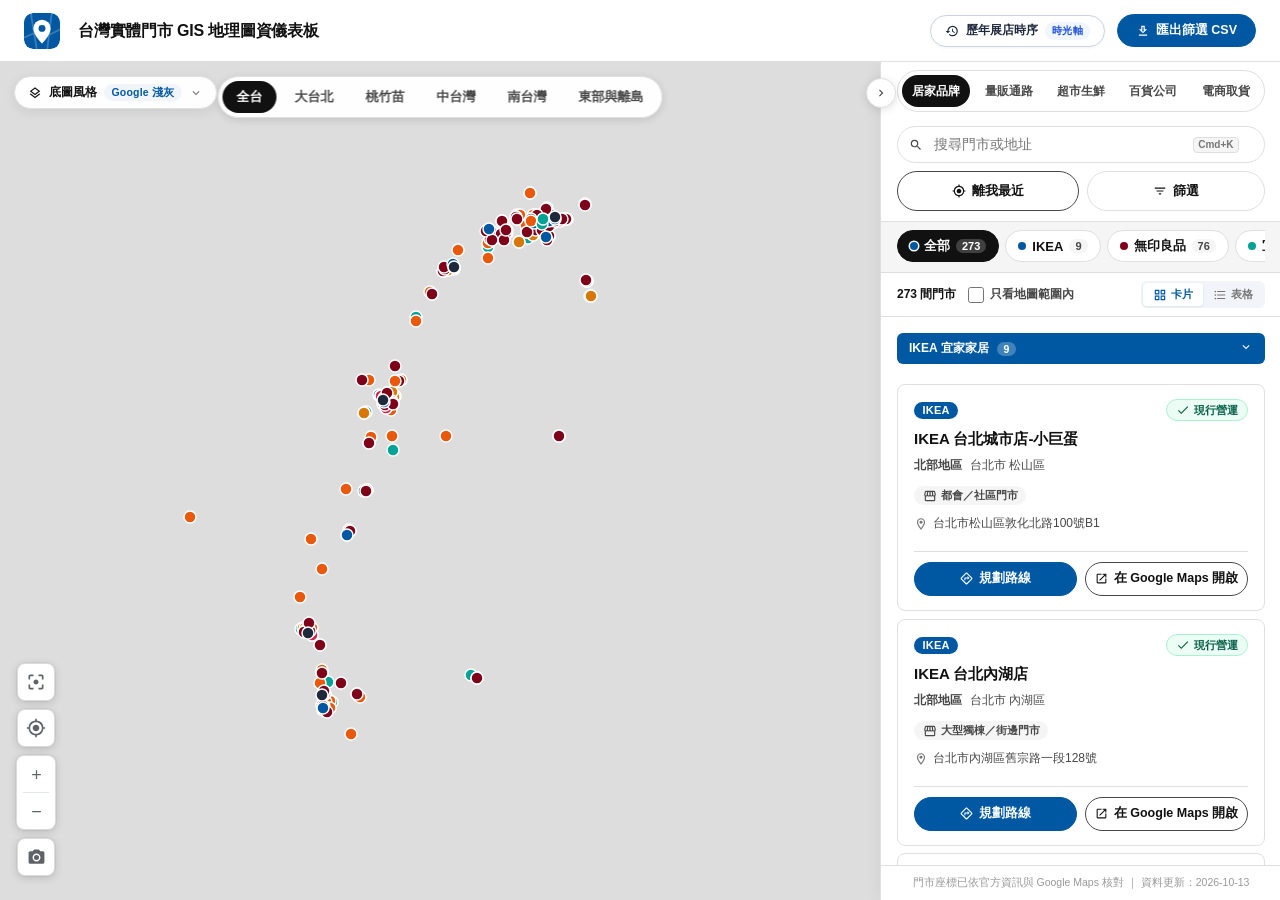
==== index.html @ 99550b9b "資料凍結 2026-10-31（六）：補入使用者清單中 7 間已熄燈萬家福／樂家康門市（結束日逐店以新聞核對） Co-Authored-By: Claude Opus 5.5 <noreply@ant" ====
<!DOCTYPE html>
<html lang="zh-Hant">
<head>
<meta charset="UTF-8">
<meta name="viewport" content="width=device-width, initial-scale=1.0, maximum-scale=1.0, viewport-fit=cover">
<title>台灣實體門市 GIS 地理圖資儀表板</title>
<link rel="icon" href="favicon.svg" type="image/svg+xml">
<link rel="icon" href="favicon-32.png" sizes="32x32" type="image/png">
<link rel="apple-touch-icon" href="apple-touch-icon.png">
<meta name="theme-color" content="#0058A3">
<link rel="stylesheet" href="vendor/leaflet/leaflet.css">
<link rel="stylesheet" href="assets/app.css?v=6f56267a6f">
</head>
<body>

<!-- ═══════════════════════ HEADER ═══════════════════════ -->
<header>
  <div class="app-logo" title="台灣實體門市 GIS 地理圖資儀表板">
    <svg xmlns="http://www.w3.org/2000/svg" viewBox="0 0 48 48" width="36" height="36" aria-hidden="true">
      <rect width="48" height="48" rx="12" fill="#0058A3"/>
      <path d="M0 33 L15 26 L30 31 L48 22 M9 0 L17 48 M37 0 L31 48" stroke="#FFFFFF" stroke-opacity="0.22" stroke-width="2.4" fill="none" stroke-linejoin="round"/>
      <path d="M24 40.5C24 40.5 12.5 29.6 12.5 20.5a11.5 11.5 0 0 1 23 0C35.5 29.6 24 40.5 24 40.5Z" fill="#FFFFFF"/>
      <circle cx="24" cy="20.5" r="4.6" fill="#0058A3"/>
    </svg>
  </div>
  <div class="title-group">
    <h1>台灣實體門市 GIS 地理圖資儀表板</h1>
  </div>
  <div class="header-actions">
    <button class="btn-header-timeline" id="btnToggleTimeline" title="切換歷年展店時序演變模式（動態播放商圈拓點軌跡）">
      <svg width="14" height="14" viewBox="0 0 24 24" fill="currentColor" aria-hidden="true"><path d="M13 3a9 9 0 0 0-9 9H1l3.89 3.89.07.14L9 12H6c0-3.87 3.13-7 7-7s7 3.13 7 7-3.13 7-7 7c-1.93 0-3.68-.79-4.94-2.06l-1.42 1.42A8.954 8.954 0 0 0 13 21a9 9 0 0 0 0-18zm-1 5v5l4.25 2.52.77-1.28-3.52-2.09V8z"/></svg>
      <span>歷年展店時序</span>
      <span class="pill-timeline-tag">時光軸</span>
    </button>
    <button class="btn-export-csv" id="btnExport" title="匯出當前篩選名錄至 CSV">
      <svg width="14" height="14" viewBox="0 0 24 24" fill="currentColor" aria-hidden="true"><path d="M19 9h-4V3H9v6H5l7 7 7-7zm-8 2V5h2v6h1.17L12 13.17 9.83 11H11zm-6 7h14v2H5z"/></svg>
      <span>匯出篩選 CSV</span>
    </button>
  </div>
</header>

<!-- ═══════════════════════ MAIN WORKSPACE ═══════════════════════ -->
<div class="workspace">

  <!-- Map Wrap -->
  <div class="map-wrap">
    <div id="map"></div>

    <!-- 手機版：地圖上方浮動搜尋列與品牌列（桌機不顯示，內容由 mobileLayout 搬入） -->
    <div class="m-topbar" id="mTopbar">
      <div class="m-logo-slot" id="mLogoSlot"></div>
      <div class="m-search-slot" id="mSearchSlot"></div>
      <button class="m-icon-btn" id="btnMobileMenu" aria-label="更多功能" aria-expanded="false" aria-controls="mMenuPopover">
        <svg width="18" height="18" viewBox="0 0 24 24" fill="currentColor" aria-hidden="true"><path d="M6 10c-1.1 0-2 .9-2 2s.9 2 2 2 2-.9 2-2-.9-2-2-2zm12 0c-1.1 0-2 .9-2 2s.9 2 2 2 2-.9 2-2-.9-2-2-2zm-6 0c-1.1 0-2 .9-2 2s.9 2 2 2 2-.9 2-2-.9-2-2-2z"/></svg>
      </button>
      <div class="m-menu-popover" id="mMenuPopover" hidden></div>
    </div>
    <div class="m-brand-slot" id="mBrandSlot"></div>
    <div class="m-fab-group" id="mFabGroup" hidden>
    <button class="m-fab-secondary" id="btnFabFilter" aria-label="開啟篩選">
      <svg width="16" height="16" viewBox="0 0 24 24" fill="currentColor" aria-hidden="true"><path d="M10 18h4v-2h-4v2zM3 6v2h18V6H3zm3 7h12v-2H6v2z"/></svg>
      <span>篩選</span><span class="filter-count" id="lblFabFilterCount" hidden>0</span>
    </button>
    <button class="m-sheet-fab" id="btnSheetFab" aria-label="開啟門市清單">
      <svg width="16" height="16" viewBox="0 0 24 24" fill="currentColor" aria-hidden="true"><path d="M4 10.5c-.83 0-1.5.67-1.5 1.5s.67 1.5 1.5 1.5 1.5-.67 1.5-1.5-.67-1.5-1.5-1.5zm0-6c-.83 0-1.5.67-1.5 1.5S3.17 7.5 4 7.5 5.5 6.83 5.5 6 4.83 4.5 4 4.5zm0 12c-.83 0-1.5.68-1.5 1.5s.68 1.5 1.5 1.5 1.5-.68 1.5-1.5-.67-1.5-1.5-1.5zM7 19h14v-2H7v2zm0-6h14v-2H7v2zm0-8v2h14V5H7z"/></svg>
      <span>清單</span><span class="m-fab-count" id="lblSheetFabCount">5512</span>
    </button>
    </div>

    <!-- SECTION 3: Region Quick Jump Bar with Interactive Boundary Envelopes -->
    <div class="region-jump-bar" id="regionJumpBar">
      <button class="btn-region-jump active" data-region="all" title="將地圖移回全台範圍">全台</button>
      <button class="btn-region-jump" data-region="taipei" title="快速移動到大台北；開啟「門市清單跟隨目前地圖範圍」後才會同步縮小清單">大台北</button>
      <button class="btn-region-jump" data-region="taoyuan_hsinchu" title="快速移動到桃竹苗；開啟「門市清單跟隨目前地圖範圍」後才會同步縮小清單">桃竹苗</button>
      <button class="btn-region-jump" data-region="central" title="快速移動到中台灣；開啟「門市清單跟隨目前地圖範圍」後才會同步縮小清單">中台灣</button>
      <button class="btn-region-jump" data-region="south" title="快速移動到南台灣；開啟「門市清單跟隨目前地圖範圍」後才會同步縮小清單">南台灣</button>
      <button class="btn-region-jump" data-region="east_offshore" title="快速移動到東部與離島；開啟「門市清單跟隨目前地圖範圍」後才會同步縮小清單">東部與離島</button>
    </div>

    <!-- TOP-LEFT: Floating Map View & Layer Style Dock (No Overlap with Sidebar) -->
    <div class="map-controls-dock" id="mapControlsDock">
      <button class="map-control-trigger-btn" id="btnToggleMapControls" title="切換底圖風格與視覺降噪設定">
        <svg width="14" height="14" viewBox="0 0 24 24" fill="currentColor" aria-hidden="true"><path d="m11.99 18.54-7.37-5.73L3 14.07l9 7 9-7-1.63-1.27zM12 16l7.36-5.73L21 9l-9-7-9 7 1.63 1.27L12 16zm0-11.47L17.74 9 12 13.47 6.26 9 12 4.53z"/></svg>
        <span>底圖風格</span>
        <span class="pill-active-style" id="lblPillActiveStyle">Google 淺灰</span>
        <svg width="14" height="14" viewBox="0 0 24 24" fill="currentColor" aria-hidden="true" class="chevron-arrow"><path d="M16.59 8.59 12 13.17 7.41 8.59 6 10l6 6 6-6-1.41-1.41z"/></svg>
      </button>

      <!-- Dropdown Card Menu -->
      <div class="map-style-dropdown" id="mapStyleDropdown">
        <div class="dropdown-header">
          <div class="dropdown-title">
            <svg width="14" height="14" viewBox="0 0 24 24" fill="currentColor" aria-hidden="true"><path d="m11.99 18.54-7.37-5.73L3 14.07l9 7 9-7-1.63-1.27zM12 16l7.36-5.73L21 9l-9-7-9 7 1.63 1.27L12 16zm0-11.47L17.74 9 12 13.47 6.26 9 12 4.53z"/></svg>
            底圖與圖層顯示
          </div>
          <button class="btn-close-dropdown" id="btnCloseMapStyle" title="關閉選單">
            <svg width="14" height="14" viewBox="0 0 24 24" fill="currentColor" aria-hidden="true"><path d="M19 6.41 17.59 5 12 10.59 6.41 5 5 6.41 10.59 12 5 17.59 6.41 19 12 13.41 17.59 19 19 17.59 13.41 12 19 6.41z"/></svg>
          </button>
        </div>

        <div class="dropdown-body">
          <div class="dropdown-section">
            <div class="section-label">Google 地圖模式</div>
            <div class="tile-switch-group">
              <button class="tile-btn active" id="btnTileMono" title="Google Maps 簡約淺灰高對比底圖（保留極簡調色）">Google 淺灰</button>
              <button class="tile-btn" id="btnTileSatellite" title="Google Maps 混合衛星空拍圖（含繁中道路與地標覆蓋）">Google 衛星</button>
              <button class="tile-btn" id="btnTileColor" title="Google Maps 官方原生繁中彩色街道圖">Google 彩色</button>
            </div>
          </div>

          <div class="dropdown-section">
            <div class="section-label">視覺降噪與對比</div>
            <div class="panel-opt-row">
              <label class="switch-label" for="chkGrayscale">
                <svg width="14" height="14" viewBox="0 0 24 24" fill="currentColor" aria-hidden="true"><path d="M19 3H5c-1.1 0-2 .9-2 2v14c0 1.1.9 2 2 2h14c1.1 0 2-.9 2-2V5c0-1.1-.9-2-2-2zm0 16-7-8v8H5l7-8V5h7v14z"/></svg>
                單色灰階降噪濾鏡
              </label>
              <input type="checkbox" id="chkGrayscale" class="toggle-checkbox" title="開啟後全圖去飽和純色化">
            </div>

            <div class="panel-opt-row">
              <label class="switch-label" for="chkContrast">
                <svg width="14" height="14" viewBox="0 0 24 24" fill="currentColor" aria-hidden="true"><path d="M12 22c5.52 0 10-4.48 10-10S17.52 2 12 2 2 6.48 2 12s4.48 10 10 10zm1-17.93c3.94.49 7 3.85 7 7.93s-3.05 7.44-7 7.93V4.07z"/></svg>
                門市標記高對比邊框
              </label>
              <input type="checkbox" id="chkContrast" class="toggle-checkbox" title="增強門市標記黑邊，在淺底圖上更加醒目">
            </div>
          </div>
        </div>
      </div>
    </div>

    <!-- 截圖模式：隱藏所有介面時唯一留下的結束按鈕（平時不顯示，滑過才清楚） -->
    <button class="btn-exit-screenshot" id="btnExitScreenshot" title="結束截圖模式（Esc）" aria-label="結束截圖模式">
      <svg width="14" height="14" viewBox="0 0 24 24" fill="currentColor" aria-hidden="true"><path d="M19 6.41 17.59 5 12 10.59 6.41 5 5 6.41 10.59 12 5 17.59 6.41 19 12 13.41 17.59 19 19 17.59 13.41 12 19 6.41z"/></svg>
      <span>結束截圖</span>
    </button>

    <!-- TOP-RIGHT: Floating Trigger when Sidebar is collapsed (Scheme 4 Exclusive Zone) -->
    <button class="floating-open-sidebar-btn" id="btnOpenSidebar" title="展開側邊門市面板">
      <svg width="14" height="14" viewBox="0 0 24 24" fill="currentColor" aria-hidden="true"><path d="M2 4v16h20V4H2zm18 4.67h-2.5V6H20v2.67zm-2.5 2H20v2.67h-2.5v-2.67zM4 6h11.5v12H4V6zm13.5 12v-2.67H20V18h-2.5z"/></svg>
      <span>門市名錄面板</span>
      <span class="badge-num" id="lblFloatingCount">5512</span>
    </button>

    <!-- BOTTOM-CENTER: Timeline Player Panel -->
    <div class="timeline-player-panel" id="timelinePlayerPanel">
      <div class="timeline-header-row">
        <div class="timeline-title-area">
          <span class="timeline-scope-pill" id="tlScopeLabel">
            <svg width="14" height="14" viewBox="0 0 24 24" fill="currentColor" aria-hidden="true"><path d="M12 2C8.13 2 5 5.13 5 9c0 5.25 7 13 7 13s7-7.75 7-13c0-3.87-3.13-7-7-7zM7 9c0-2.76 2.24-5 5-5s5 2.24 5 5c0 2.88-2.88 7.19-5 9.88C9.92 16.21 7 11.85 7 9z"/><circle cx="12" cy="9" r="2.5"/></svg>
            <span id="tlScopeText">全台門市</span>
          </span>
          <span class="timeline-stat-text">
            <strong id="tlCurrentYear">2026</strong> 年
            <span class="tl-counter-sep">|</span>
            累計 <strong id="tlCumulativeCount" class="tl-highlight-num">0</strong> 間
            <span id="tlNewInYearBadge" class="tl-new-badge">+0 新增</span>
            <span id="tlUnknownNote" class="tl-unknown-note" hidden></span>
          </span>
        </div>
        <div class="timeline-header-actions">
          <label class="tl-toggle-wrap" title="開關：僅看當年度新開門市 vs 歷年累計已開門市">
            <input type="checkbox" id="tlCumulativeToggle" checked>
            <span>累積模式</span>
          </label>
          <button class="btn-close-timeline" id="btnCloseTimeline" title="退出演變模式 (恢復原本完整儀表板)">
            <svg width="14" height="14" viewBox="0 0 24 24" fill="currentColor" aria-hidden="true"><path d="M19 6.41 17.59 5 12 10.59 6.41 5 5 6.41 10.59 12 5 17.59 6.41 19 12 13.41 17.59 19 19 17.59 13.41 12 19 6.41z"/></svg>
          </button>
        </div>
      </div>

      <!-- Sparkline bar chart (Yearly store opening velocity) -->
      <div class="timeline-sparkline-wrap" id="tlSparklineWrap" title="各年份新開店數分布 (點擊柱條可直接跳轉)"></div>

      <!-- Scrubber bar & controls -->
      <div class="timeline-scrubber-row">
        <button class="tl-btn-play" id="tlBtnPlay" title="播放 / 暫停時序演變">
          <svg width="15" height="15" viewBox="0 0 24 24" fill="currentColor" aria-hidden="true" id="tlPlayIcon"><path d="M8 5v14l11-7z"/></svg>
          <svg width="15" height="15" viewBox="0 0 24 24" fill="currentColor" aria-hidden="true" id="tlPauseIcon" style="display:none"><path d="M6 19h4V5H6v14zm8-14v14h4V5h-4z"/></svg>
        </button>

        <div class="tl-slider-track-wrap">
          <input type="range" id="tlRangeSlider" class="tl-range-slider" min="1996" max="2026" step="1" value="2026">
          <div class="tl-ticks">
            <span>1996</span>
            <span>2004</span>
            <span>2010</span>
            <span>2016</span>
            <span>2021</span>
            <span>2026</span>
          </div>
        </div>

        <div class="tl-speed-selector">
          <button class="tl-speed-btn active" data-speed="800">1x</button>
          <button class="tl-speed-btn" data-speed="400">2x</button>
          <button class="tl-speed-btn" data-speed="200">4x</button>
        </div>
      </div>
    </div>
  </div>

  <!-- ═══════════════════════ INTEGRATED SIDEBAR ═══════════════════════ -->
  <aside id="mainSidebar">
    <!-- 手機版：拖曳把手，切換清單高度 -->
    <div class="sheet-top">
      <button class="sheet-handle" id="btnSheetHandle" aria-label="調整清單高度">
        <span class="sheet-grip"></span>
      </button>
      <button class="sheet-collapse-btn" id="btnSheetCollapse" aria-label="收起清單，只看地圖">
        <svg width="16" height="16" viewBox="0 0 24 24" fill="currentColor" aria-hidden="true"><path d="M16.59 8.59 12 13.17 7.41 8.59 6 10l6 6 6-6-1.41-1.41z"/></svg>
        收起
      </button>
    </div>

    <!-- Scheme 4: Collapse Toggle Handle -->
    <button class="sidebar-collapse-toggle" id="btnCollapseSidebar" title="收起側邊面板 (釋放全螢幕地圖)">
      <svg width="14" height="14" viewBox="0 0 24 24" fill="currentColor" aria-hidden="true"><path d="M10 6 8.59 7.41 13.17 12l-4.58 4.59L10 18l6-6-6-6z"/></svg>
    </button>

    <div class="sidebar-inner-content">

      <!-- ─── SUBVIEW 1: STORE LIST & FILTERS ─── -->
      <div id="sidebarListSection">

        <div class="dataset-switch" aria-label="資料類型切換">
          <button class="dataset-switch-btn active" data-dataset="home">居家品牌</button>
          <button class="dataset-switch-btn" data-dataset="mass">量販通路</button>
          <button class="dataset-switch-btn" data-dataset="supermarket">超市生鮮</button>
          <button class="dataset-switch-btn" data-dataset="department">百貨公司</button>
          <button class="dataset-switch-btn" data-dataset="ecommerce">電商取貨</button>
        </div>

        <!-- Control Center -->
        <div class="sidebar-control-box">
          <div class="search-wrapper">
            <div class="search-input-group">
              <span class="search-icon-left">
                <svg width="14" height="14" viewBox="0 0 24 24" fill="currentColor" aria-hidden="true"><path d="M15.5 14h-.79l-.28-.27A6.471 6.471 0 0 0 16 9.5 6.5 6.5 0 1 0 9.5 16c1.61 0 3.09-.59 4.23-1.57l.27.28v.79l5 4.99L20.49 19l-4.99-5zm-6 0C7.01 14 5 11.99 5 9.5S7.01 5 9.5 5 14 7.01 14 9.5 11.99 14 9.5 14z"/></svg>
              </span>
              <input id="q" class="search-input-main" type="text" placeholder="搜尋門市或地址" aria-label="搜尋門市或地址">
              <span class="kbd-hint">Cmd+K</span>
              <button class="search-clear-btn" id="btnClearSearch" title="清除搜尋">&times;</button>
            </div>
            <button class="btn-locate-me" id="btnLocateMe" title="GPS 定位我的位置，依距離遠近排序">
              <svg width="14" height="14" viewBox="0 0 24 24" fill="currentColor" aria-hidden="true"><path d="M12 8c-2.21 0-4 1.79-4 4s1.79 4 4 4 4-1.79 4-4-1.79-4-4-4zm8.94 3A8.994 8.994 0 0 0 13 3.06V1h-2v2.06A8.994 8.994 0 0 0 3.06 11H1v2h2.06A8.994 8.994 0 0 0 11 20.94V23h2v-2.06A8.994 8.994 0 0 0 20.94 13H23v-2h-2.06zM12 19c-3.87 0-7-3.13-7-7s3.13-7 7-7 7 3.13 7 7-3.13 7-7 7z"/></svg>
              <span>離我最近</span>
            </button>
            <button class="btn-filter-toggle" id="btnFilterToggle" aria-expanded="false" aria-controls="filterPanel">
              <svg width="14" height="14" viewBox="0 0 24 24" fill="currentColor" aria-hidden="true"><path d="M10 18h4v-2h-4v2zM3 6v2h18V6H3zm3 7h12v-2H6v2z"/></svg>
              <span>篩選</span><span class="filter-count" id="lblFilterCount" hidden>0</span>
            </button>
          </div>

          <div class="filter-panel" id="filterPanel" hidden>
          <div class="facet-panel" id="facetPanel" role="group" aria-label="篩選條件"></div>
          <div class="filter-panel-actions">
            <span class="filter-panel-hint">每一類都可複選；不同類的條件會同時套用</span>
            <button class="btn-reset-filters" id="btnResetAll" title="清空全部關鍵字與條件">重設篩選</button>
          </div>
          </div>
        </div>

        <!-- Quick Brand Strip -->
        <div class="brand-strip">
          <div class="brand-chips-wrap" id="brandPills" role="group" aria-label="品牌篩選"></div>
        </div>

        <!-- Results bar: count · viewport sync · view switch -->
        <div class="results-meta-bar">
          <div class="results-count-text">
            <strong id="lblCount">5512 間門市</strong>
            <label class="viewport-sync-label" for="chkViewportSync" title="開啟後僅列出目前地圖畫面看得到的門市">
              <input type="checkbox" id="chkViewportSync">
              <span>只看地圖範圍內</span>
            </label>
            <span id="lblViewportIndicator" hidden></span>
          </div>
          <div class="m-row-actions" id="mRowActions"></div>
          <div class="view-switch-btns">
            <button class="view-btn active" id="vtCards">
              <svg width="14" height="14" viewBox="0 0 24 24" fill="currentColor" aria-hidden="true"><path d="M3 3v8h8V3H3zm6 6H5V5h4v4zm-6 4v8h8v-8H3zm6 6H5v-4h4v4zm4-16v8h8V3h-8zm6 6h-4V5h4v4zm-6 4v8h8v-8h-8zm6 6h-4v-4h4v4z"/></svg>
              卡片
            </button>
            <button class="view-btn" id="vtTable">
              <svg width="14" height="14" viewBox="0 0 24 24" fill="currentColor" aria-hidden="true"><path d="M4 10.5c-.83 0-1.5.67-1.5 1.5s.67 1.5 1.5 1.5 1.5-.67 1.5-1.5-.67-1.5-1.5-1.5zm0-6c-.83 0-1.5.67-1.5 1.5S3.17 7.5 4 7.5 5.5 6.83 5.5 6 4.83 4.5 4 4.5zm0 12c-.83 0-1.5.68-1.5 1.5s.68 1.5 1.5 1.5 1.5-.68 1.5-1.5-.67-1.5-1.5-1.5zM7 19h14v-2H7v2zm0-6h14v-2H7v2zm0-8v2h14V5H7z"/></svg>
              表格
            </button>
          </div>
        </div>
        <div class="m-applied-chips" id="mAppliedChips" hidden></div>
        <div class="viewport-hint-bar" id="viewportHintBar" style="display:none;">
          <span class="hint-dot"></span>
          <span id="viewportHintText">目前地圖涵蓋全台，放大或拖曳地圖後清單會跟著更新。</span>
        </div>

        <!-- Store List Area -->
        <div class="store-cards-container" id="storeList"></div>

        <!-- Footer Meta -->
        <div class="footer-info">
          門市座標已依官方資訊與 Google Maps 核對 ｜ 資料更新：2026-10-13
        </div>
      </div>

      <!-- ─── SUBVIEW 2: STORE DETAIL DRAWER (Scheme 2) ─── -->
      <div id="sidebarDetailSection">
        <div class="detail-nav-top">
          <button class="btn-back-to-list" id="btnBackToList">
            <svg width="14" height="14" viewBox="0 0 24 24" fill="currentColor" aria-hidden="true"><path d="M15.41 7.41 14 6l-6 6 6 6 1.41-1.41L10.83 12l4.58-4.59z"/></svg>
            <span>返回門市清單</span>
          </button>
          <div style="display:flex;align-items:center;gap:8px">
            <span id="detailTopBrandBadge" class="detail-brand-tag">IKEA</span>
            <button class="btn-close-detail" id="btnCloseDetailDrawer" title="關閉門市面板" aria-label="關閉門市面板">
              <svg width="14" height="14" viewBox="0 0 24 24" fill="currentColor" aria-hidden="true"><path d="M19 6.41 17.59 5 12 10.59 6.41 5 5 6.41 10.59 12 5 17.59 6.41 19 12 13.41 17.59 19 19 17.59 13.41 12 19 6.41z"/></svg>
            </button>
          </div>
        </div>

        <!-- Pinned Store Identity Bar -->
        <div class="detail-pinned-header" id="detailPinnedHeader"></div>

        <!-- Pinned 3-Tab Skapa Segmented Navigation -->
        <div class="detail-tabs-bar" id="detailTabsBar" role="tablist" aria-label="門市資訊分頁">
          <button class="detail-tab-btn active" data-tab="info" role="tab" id="tabDetailInfo" aria-controls="paneDetailInfo" aria-selected="true" tabindex="0" onclick="switchDetailTab('info')">
            <svg width="14" height="14" viewBox="0 0 24 24" fill="currentColor" aria-hidden="true"><path d="M11 7h2v2h-2zm0 4h2v6h-2zm1-9C6.48 2 2 6.48 2 12s4.48 10 10 10 10-4.48 10-10S17.52 2 12 2zm0 18c-4.41 0-8-3.59-8-8s3.59-8 8-8 8 3.59 8 8-3.59 8-8 8z"/></svg>
            <span>資訊</span>
          </button>
          <button class="detail-tab-btn" data-tab="route" role="tab" id="tabDetailRoute" aria-controls="paneDetailRoute" aria-selected="false" tabindex="-1" onclick="switchDetailTab('route')">
            <svg width="14" height="14" viewBox="0 0 24 24" fill="currentColor" aria-hidden="true"><path d="m22.43 10.59-9.01-9.01c-.75-.75-2.07-.76-2.83 0l-9 9c-.78.78-.78 2.04 0 2.82l9 9c.39.39.9.58 1.41.58.51 0 1.02-.19 1.41-.58l8.99-8.99c.79-.76.8-2.02.03-2.82zm-10.42 10.4-9-9 9-9 9 9-9 9zM8 11v4h2v-3h4v2.5l3.5-3.5L14 7.5V10H9c-.55 0-1 .45-1 1z"/></svg>
            <span>路線</span>
          </button>
          <button class="detail-tab-btn" data-tab="catchment" role="tab" id="tabDetailCatchment" aria-controls="paneDetailCatchment" aria-selected="false" tabindex="-1" onclick="switchDetailTab('catchment')">
            <svg width="14" height="14" viewBox="0 0 24 24" fill="currentColor" aria-hidden="true"><path d="M13.02 19.93v2.02c2.01-.2 3.84-1 5.32-2.21l-1.42-1.43a7.941 7.941 0 0 1-3.9 1.62zM4.03 12c0-4.05 3.03-7.41 6.95-7.93V2.05C5.95 2.58 2.03 6.84 2.03 12c0 5.16 3.92 9.42 8.95 9.95v-2.02c-3.92-.52-6.95-3.88-6.95-7.93zm15.92-1h2.02c-.2-2.01-1-3.84-2.21-5.32l-1.43 1.43c.86 1.1 1.44 2.43 1.62 3.89zm-1.61-6.74a9.981 9.981 0 0 0-5.32-2.21v2.02c1.46.18 2.79.76 3.9 1.62l1.42-1.43zm-.01 12.64 1.43 1.42A9.949 9.949 0 0 0 21.97 13h-2.02a7.941 7.941 0 0 1-1.62 3.9z"/><path d="M16 11.1C16 8.61 14.1 7 12 7s-4 1.61-4 4.1c0 1.66 1.33 3.63 4 5.9 2.67-2.27 4-4.24 4-5.9zm-4 .9a1.071 1.071 0 0 1 0-2.14A1.071 1.071 0 0 1 12 12z"/></svg>
            <span>周邊 <span id="lblTabRadius">3</span> km</span>
          </button>
        </div>

        <div class="detail-content-body" id="detailContentBody">
          <!-- Dynamic Content Panes Injected Here -->
        </div>
      </div>

    </div>
  </aside>

</div>

<!-- Copy Feedback Toast -->
<!-- 手機版：全螢幕篩選頁（內容由 mobileLayout 搬入） -->
<div class="m-filter-page" id="mFilterPage" role="dialog" aria-modal="true" aria-labelledby="mFilterTitle" hidden>
  <div class="m-filter-head">
    <h2 id="mFilterTitle">篩選</h2>
    <button class="m-icon-btn" id="btnMobileFilterClose" aria-label="關閉篩選">
      <svg width="18" height="18" viewBox="0 0 24 24" fill="currentColor" aria-hidden="true"><path d="M19 6.41 17.59 5 12 10.59 6.41 5 5 6.41 10.59 12 5 17.59 6.41 19 12 13.41 17.59 19 19 17.59 13.41 12 19 6.41z"/></svg>
    </button>
  </div>
  <div class="m-filter-body">
    <div class="m-filter-group"><div class="m-filter-label">資料類型</div><div id="mDatasetSlot"></div></div>
    <div class="m-filter-group"><div class="m-filter-label">條件</div><div id="mFilterSlot"></div></div>
    <div class="m-filter-group"><div class="m-filter-label">地圖</div><div id="mViewportSlot"></div><div id="mRegionSlot"></div></div>
  </div>
  <div class="m-filter-foot">
    <button class="sk-btn sk-btn-secondary" id="btnMobileFilterReset">重設</button>
    <button class="sk-btn sk-btn-primary" id="btnMobileFilterApply">顯示門市</button>
  </div>
</div>

<div class="toast-msg" id="toastMsg">已複製門市地址至剪貼簿！</div>

<!-- ═══════════════════════ JAVASCRIPT ═══════════════════════ -->
<script src="vendor/leaflet/leaflet.js"></script>
<script src="stores_data.js?v=ae8e526fb4"></script>
<script src="assets/app.js?v=df3bbc9566"></script>
</body>
</html>
---- vendor/leaflet/leaflet.css ----
/* required styles */

.leaflet-pane,
.leaflet-tile,
.leaflet-marker-icon,
.leaflet-marker-shadow,
.leaflet-tile-container,
.leaflet-pane > svg,
.leaflet-pane > canvas,
.leaflet-zoom-box,
.leaflet-image-layer,
.leaflet-layer {
	position: absolute;
	left: 0;
	top: 0;
	}
.leaflet-container {
	overflow: hidden;
	}
.leaflet-tile,
.leaflet-marker-icon,
.leaflet-marker-shadow {
	-webkit-user-select: none;
	   -moz-user-select: none;
	        user-select: none;
	  -webkit-user-drag: none;
	}
/* Prevents IE11 from highlighting tiles in blue */
.leaflet-tile::selection {
	background: transparent;
}
/* Safari renders non-retina tile on retina better with this, but Chrome is worse */
.leaflet-safari .leaflet-tile {
	image-rendering: -webkit-optimize-contrast;
	}
/* hack that prevents hw layers "stretching" when loading new tiles */
.leaflet-safari .leaflet-tile-container {
	width: 1600px;
	height: 1600px;
	-webkit-transform-origin: 0 0;
	}
.leaflet-marker-icon,
.leaflet-marker-shadow {
	display: block;
	}
/* .leaflet-container svg: reset svg max-width decleration shipped in Joomla! (joomla.org) 3.x */
/* .leaflet-container img: map is broken in FF if you have max-width: 100% on tiles */
.leaflet-container .leaflet-overlay-pane svg {
	max-width: none !important;
	max-height: none !important;
	}
.leaflet-container .leaflet-marker-pane img,
.leaflet-container .leaflet-shadow-pane img,
.leaflet-container .leaflet-tile-pane img,
.leaflet-container img.leaflet-image-layer,
.leaflet-container .leaflet-tile {
	max-width: none !important;
	max-height: none !important;
	width: auto;
	padding: 0;
	}

.leaflet-container img.leaflet-tile {
	/* See: https://bugs.chromium.org/p/chromium/issues/detail?id=600120 */
	mix-blend-mode: plus-lighter;
}

.leaflet-container.leaflet-touch-zoom {
	-ms-touch-action: pan-x pan-y;
	touch-action: pan-x pan-y;
	}
.leaflet-container.leaflet-touch-drag {
	-ms-touch-action: pinch-zoom;
	/* Fallback for FF which doesn't support pinch-zoom */
	touch-action: none;
	touch-action: pinch-zoom;
}
.leaflet-container.leaflet-touch-drag.leaflet-touch-zoom {
	-ms-touch-action: none;
	touch-action: none;
}
.leaflet-container {
	-webkit-tap-highlight-color: transparent;
}
.leaflet-container a {
	-webkit-tap-highlight-color: rgba(51, 181, 229, 0.4);
}
.leaflet-tile {
	filter: inherit;
	visibility: hidden;
	}
.leaflet-tile-loaded {
	visibility: inherit;
	}
.leaflet-zoom-box {
	width: 0;
	height: 0;
	-moz-box-sizing: border-box;
	     box-sizing: border-box;
	z-index: 800;
	}
/* workaround for https://bugzilla.mozilla.org/show_bug.cgi?id=888319 */
.leaflet-overlay-pane svg {
	-moz-user-select: none;
	}

.leaflet-pane         { z-index: 400; }

.leaflet-tile-pane    { z-index: 200; }
.leaflet-overlay-pane { z-index: 400; }
.leaflet-shadow-pane  { z-index: 500; }
.leaflet-marker-pane  { z-index: 600; }
.leaflet-tooltip-pane   { z-index: 650; }
.leaflet-popup-pane   { z-index: 700; }

.leaflet-map-pane canvas { z-index: 100; }
.leaflet-map-pane svg    { z-index: 200; }

.leaflet-vml-shape {
	width: 1px;
	height: 1px;
	}
.lvml {
	behavior: url(#default#VML);
	display: inline-block;
	position: absolute;
	}


/* control positioning */

.leaflet-control {
	position: relative;
	z-index: 800;
	pointer-events: visiblePainted; /* IE 9-10 doesn't have auto */
	pointer-events: auto;
	}
.leaflet-top,
.leaflet-bottom {
	position: absolute;
	z-index: 1000;
	pointer-events: none;
	}
.leaflet-top {
	top: 0;
	}
.leaflet-right {
	right: 0;
	}
.leaflet-bottom {
	bottom: 0;
	}
.leaflet-left {
	left: 0;
	}
.leaflet-control {
	float: left;
	clear: both;
	}
.leaflet-right .leaflet-control {
	float: right;
	}
.leaflet-top .leaflet-control {
	margin-top: 10px;
	}
.leaflet-bottom .leaflet-control {
	margin-bottom: 10px;
	}
.leaflet-left .leaflet-control {
	margin-left: 10px;
	}
.leaflet-right .leaflet-control {
	margin-right: 10px;
	}


/* zoom and fade animations */

.leaflet-fade-anim .leaflet-popup {
	opacity: 0;
	-webkit-transition: opacity 0.2s linear;
	   -moz-transition: opacity 0.2s linear;
	        transition: opacity 0.2s linear;
	}
.leaflet-fade-anim .leaflet-map-pane .leaflet-popup {
	opacity: 1;
	}
.leaflet-zoom-animated {
	-webkit-transform-origin: 0 0;
	    -ms-transform-origin: 0 0;
	        transform-origin: 0 0;
	}
svg.leaflet-zoom-animated {
	will-change: transform;
}

.leaflet-zoom-anim .leaflet-zoom-animated {
	-webkit-transition: -webkit-transform 0.25s cubic-bezier(0,0,0.25,1);
	   -moz-transition:    -moz-transform 0.25s cubic-bezier(0,0,0.25,1);
	        transition:         transform 0.25s cubic-bezier(0,0,0.25,1);
	}
.leaflet-zoom-anim .leaflet-tile,
.leaflet-pan-anim .leaflet-tile {
	-webkit-transition: none;
	   -moz-transition: none;
	        transition: none;
	}

.leaflet-zoom-anim .leaflet-zoom-hide {
	visibility: hidden;
	}


/* cursors */

.leaflet-interactive {
	cursor: pointer;
	}
.leaflet-grab {
	cursor: -webkit-grab;
	cursor:    -moz-grab;
	cursor:         grab;
	}
.leaflet-crosshair,
.leaflet-crosshair .leaflet-interactive {
	cursor: crosshair;
	}
.leaflet-popup-pane,
.leaflet-control {
	cursor: auto;
	}
.leaflet-dragging .leaflet-grab,
.leaflet-dragging .leaflet-grab .leaflet-interactive,
.leaflet-dragging .leaflet-marker-draggable {
	cursor: move;
	cursor: -webkit-grabbing;
	cursor:    -moz-grabbing;
	cursor:         grabbing;
	}

/* marker & overlays interactivity */
.leaflet-marker-icon,
.leaflet-marker-shadow,
.leaflet-image-layer,
.leaflet-pane > svg path,
.leaflet-tile-container {
	pointer-events: none;
	}

.leaflet-marker-icon.leaflet-interactive,
.leaflet-image-layer.leaflet-interactive,
.leaflet-pane > svg path.leaflet-interactive,
svg.leaflet-image-layer.leaflet-interactive path {
	pointer-events: visiblePainted; /* IE 9-10 doesn't have auto */
	pointer-events: auto;
	}

/* visual tweaks */

.leaflet-container {
	background: #ddd;
	outline-offset: 1px;
	}
.leaflet-container a {
	color: #0078A8;
	}
.leaflet-zoom-box {
	border: 2px dotted #38f;
	background: rgba(255,255,255,0.5);
	}


/* general typography */
.leaflet-container {
	font-family: "Helvetica Neue", Arial, Helvetica, sans-serif;
	font-size: 12px;
	font-size: 0.75rem;
	line-height: 1.5;
	}


/* general toolbar styles */

.leaflet-bar {
	box-shadow: 0 1px 5px rgba(0,0,0,0.65);
	border-radius: 4px;
	}
.leaflet-bar a {
	background-color: #fff;
	border-bottom: 1px solid #ccc;
	width: 26px;
	height: 26px;
	line-height: 26px;
	display: block;
	text-align: center;
	text-decoration: none;
	color: black;
	}
.leaflet-bar a,
.leaflet-control-layers-toggle {
	background-position: 50% 50%;
	background-repeat: no-repeat;
	display: block;
	}
.leaflet-bar a:hover,
.leaflet-bar a:focus {
	background-color: #f4f4f4;
	}
.leaflet-bar a:first-child {
	border-top-left-radius: 4px;
	border-top-right-radius: 4px;
	}
.leaflet-bar a:last-child {
	border-bottom-left-radius: 4px;
	border-bottom-right-radius: 4px;
	border-bottom: none;
	}
.leaflet-bar a.leaflet-disabled {
	cursor: default;
	background-color: #f4f4f4;
	color: #bbb;
	}

.leaflet-touch .leaflet-bar a {
	width: 30px;
	height: 30px;
	line-height: 30px;
	}
.leaflet-touch .leaflet-bar a:first-child {
	border-top-left-radius: 2px;
	border-top-right-radius: 2px;
	}
.leaflet-touch .leaflet-bar a:last-child {
	border-bottom-left-radius: 2px;
	border-bottom-right-radius: 2px;
	}

/* zoom control */

.leaflet-control-zoom-in,
.leaflet-control-zoom-out {
	font: bold 18px 'Lucida Console', Monaco, monospace;
	text-indent: 1px;
	}

.leaflet-touch .leaflet-control-zoom-in, .leaflet-touch .leaflet-control-zoom-out  {
	font-size: 22px;
	}


/* layers control */

.leaflet-control-layers {
	box-shadow: 0 1px 5px rgba(0,0,0,0.4);
	background: #fff;
	border-radius: 5px;
	}
.leaflet-control-layers-toggle {
	background-image: url(images/layers.png);
	width: 36px;
	height: 36px;
	}
.leaflet-retina .leaflet-control-layers-toggle {
	background-image: url(images/layers-2x.png);
	background-size: 26px 26px;
	}
.leaflet-touch .leaflet-control-layers-toggle {
	width: 44px;
	height: 44px;
	}
.leaflet-control-layers .leaflet-control-layers-list,
.leaflet-control-layers-expanded .leaflet-control-layers-toggle {
	display: none;
	}
.leaflet-control-layers-expanded .leaflet-control-layers-list {
	display: block;
	position: relative;
	}
.leaflet-control-layers-expanded {
	padding: 6px 10px 6px 6px;
	color: #333;
	background: #fff;
	}
.leaflet-control-layers-scrollbar {
	overflow-y: scroll;
	overflow-x: hidden;
	padding-right: 5px;
	}
.leaflet-control-layers-selector {
	margin-top: 2px;
	position: relative;
	top: 1px;
	}
.leaflet-control-layers label {
	display: block;
	font-size: 13px;
	font-size: 1.08333em;
	}
.leaflet-control-layers-separator {
	height: 0;
	border-top: 1px solid #ddd;
	margin: 5px -10px 5px -6px;
	}

/* Default icon URLs */
.leaflet-default-icon-path { /* used only in path-guessing heuristic, see L.Icon.Default */
	background-image: url(images/marker-icon.png);
	}


/* attribution and scale controls */

.leaflet-container .leaflet-control-attribution {
	background: #fff;
	background: rgba(255, 255, 255, 0.8);
	margin: 0;
	}
.leaflet-control-attribution,
.leaflet-control-scale-line {
	padding: 0 5px;
	color: #333;
	line-height: 1.4;
	}
.leaflet-control-attribution a {
	text-decoration: none;
	}
.leaflet-control-attribution a:hover,
.leaflet-control-attribution a:focus {
	text-decoration: underline;
	}
.leaflet-attribution-flag {
	display: inline !important;
	vertical-align: baseline !important;
	width: 1em;
	height: 0.6669em;
	}
.leaflet-left .leaflet-control-scale {
	margin-left: 5px;
	}
.leaflet-bottom .leaflet-control-scale {
	margin-bottom: 5px;
	}
.leaflet-control-scale-line {
	border: 2px solid #777;
	border-top: none;
	line-height: 1.1;
	padding: 2px 5px 1px;
	white-space: nowrap;
	-moz-box-sizing: border-box;
	     box-sizing: border-box;
	background: rgba(255, 255, 255, 0.8);
	text-shadow: 1px 1px #fff;
	}
.leaflet-control-scale-line:not(:first-child) {
	border-top: 2px solid #777;
	border-bottom: none;
	margin-top: -2px;
	}
.leaflet-control-scale-line:not(:first-child):not(:last-child) {
	border-bottom: 2px solid #777;
	}

.leaflet-touch .leaflet-control-attribution,
.leaflet-touch .leaflet-control-layers,
.leaflet-touch .leaflet-bar {
	box-shadow: none;
	}
.leaflet-touch .leaflet-control-layers,
.leaflet-touch .leaflet-bar {
	border: 2px solid rgba(0,0,0,0.2);
	background-clip: padding-box;
	}


/* popup */

.leaflet-popup {
	position: absolute;
	text-align: center;
	margin-bottom: 20px;
	}
.leaflet-popup-content-wrapper {
	padding: 1px;
	text-align: left;
	border-radius: 12px;
	}
.leaflet-popup-content {
	margin: 13px 24px 13px 20px;
	line-height: 1.3;
	font-size: 13px;
	font-size: 1.08333em;
	min-height: 1px;
	}
.leaflet-popup-content p {
	margin: 17px 0;
	margin: 1.3em 0;
	}
.leaflet-popup-tip-container {
	width: 40px;
	height: 20px;
	position: absolute;
	left: 50%;
	margin-top: -1px;
	margin-left: -20px;
	overflow: hidden;
	pointer-events: none;
	}
.leaflet-popup-tip {
	width: 17px;
	height: 17px;
	padding: 1px;

	margin: -10px auto 0;
	pointer-events: auto;

	-webkit-transform: rotate(45deg);
	   -moz-transform: rotate(45deg);
	    -ms-transform: rotate(45deg);
	        transform: rotate(45deg);
	}
.leaflet-popup-content-wrapper,
.leaflet-popup-tip {
	background: white;
	color: #333;
	box-shadow: 0 3px 14px rgba(0,0,0,0.4);
	}
.leaflet-container a.leaflet-popup-close-button {
	position: absolute;
	top: 0;
	right: 0;
	border: none;
	text-align: center;
	width: 24px;
	height: 24px;
	font: 16px/24px Tahoma, Verdana, sans-serif;
	color: #757575;
	text-decoration: none;
	background: transparent;
	}
.leaflet-container a.leaflet-popup-close-button:hover,
.leaflet-container a.leaflet-popup-close-button:focus {
	color: #585858;
	}
.leaflet-popup-scrolled {
	overflow: auto;
	}

.leaflet-oldie .leaflet-popup-content-wrapper {
	-ms-zoom: 1;
	}
.leaflet-oldie .leaflet-popup-tip {
	width: 24px;
	margin: 0 auto;

	-ms-filter: "progid:DXImageTransform.Microsoft.Matrix(M11=0.70710678, M12=0.70710678, M21=-0.70710678, M22=0.70710678)";
	filter: progid:DXImageTransform.Microsoft.Matrix(M11=0.70710678, M12=0.70710678, M21=-0.70710678, M22=0.70710678);
	}

.leaflet-oldie .leaflet-control-zoom,
.leaflet-oldie .leaflet-control-layers,
.leaflet-oldie .leaflet-popup-content-wrapper,
.leaflet-oldie .leaflet-popup-tip {
	border: 1px solid #999;
	}


/* div icon */

.leaflet-div-icon {
	background: #fff;
	border: 1px solid #666;
	}


/* Tooltip */
/* Base styles for the element that has a tooltip */
.leaflet-tooltip {
	position: absolute;
	padding: 6px;
	background-color: #fff;
	border: 1px solid #fff;
	border-radius: 3px;
	color: #222;
	white-space: nowrap;
	-webkit-user-select: none;
	-moz-user-select: none;
	-ms-user-select: none;
	user-select: none;
	pointer-events: none;
	box-shadow: 0 1px 3px rgba(0,0,0,0.4);
	}
.leaflet-tooltip.leaflet-interactive {
	cursor: pointer;
	pointer-events: auto;
	}
.leaflet-tooltip-top:before,
.leaflet-tooltip-bottom:before,
.leaflet-tooltip-left:before,
.leaflet-tooltip-right:before {
	position: absolute;
	pointer-events: none;
	border: 6px solid transparent;
	background: transparent;
	content: "";
	}

/* Directions */

.leaflet-tooltip-bottom {
	margin-top: 6px;
}
.leaflet-tooltip-top {
	margin-top: -6px;
}
.leaflet-tooltip-bottom:before,
.leaflet-tooltip-top:before {
	left: 50%;
	margin-left: -6px;
	}
.leaflet-tooltip-top:before {
	bottom: 0;
	margin-bottom: -12px;
	border-top-color: #fff;
	}
.leaflet-tooltip-bottom:before {
	top: 0;
	margin-top: -12px;
	margin-left: -6px;
	border-bottom-color: #fff;
	}
.leaflet-tooltip-left {
	margin-left: -6px;
}
.leaflet-tooltip-right {
	margin-left: 6px;
}
.leaflet-tooltip-left:before,
.leaflet-tooltip-right:before {
	top: 50%;
	margin-top: -6px;
	}
.leaflet-tooltip-left:before {
	right: 0;
	margin-right: -12px;
	border-left-color: #fff;
	}
.leaflet-tooltip-right:before {
	left: 0;
	margin-left: -12px;
	border-right-color: #fff;
	}

/* Printing */

@media print {
	/* Prevent printers from removing background-images of controls. */
	.leaflet-control {
		-webkit-print-color-adjust: exact;
		print-color-adjust: exact;
		}
	}
---- assets/app.css ----
:root {
  /* ================= IKEA SKAPA 設計規範對齊 =================
     取自 IKEA SKAPA 設計規範（與 ikea-na-store-map 對齊）：
     primary text #111111、secondary #484848、tertiary #767676、
     border #DFDFDF、border-strong #484848、neutral #F5F5F5、
     emphasised #0058A3（hover #004F93、按下 #003E72）、
     圓角 10rem / 64px（膠囊形） */
  --skapa-text: #111111;
  --skapa-text-2: #484848;
  --skapa-text-3: #767676;
  --skapa-border: #DFDFDF;
  --skapa-border-strong: #484848;
  --skapa-neutral: #F5F5F5;
  --skapa-focus: #0058A3;
  --skapa-emph-hover: #004F93;
  --skapa-emph-active: #003E72;

  --ikea-blue: #0058A3;
  --ikea-blue-dark: #004F93;
  --ikea-blue-light: #EBF3FA;
  --ikea-yellow: #FFDB00;
  --ikea-yellow-hover: #F2A900;
  
  --bg-app: #F5F5F5;
  --panel: #FFFFFF;
  --panel-muted: #F5F5F5;
  --border: #DFDFDF;
  --border-strong: #484848;
  --border-focus: #0058A3;
  
  --text-main: #111111;
  --text-body: #484848;
  --text-muted: #767676;
  --text-light: #999999;
  
  /* Brand Theme Colors */
  --b-ikea: #0058A3;
  --b-muji: #7F0019;
  --b-nitori: #00A396;
  --b-tlw: #EA580C;
  --b-hola: #D97706;
  --b-hoi: #E11D48;
  --b-mr: #1E293B;
  
  --sidebar-width: 400px;
}
@media (max-width: 1200px) {
  :root {
    --sidebar-width: 380px;
  }
}
@media (max-width: 992px) {
  :root {
    --sidebar-width: 350px;
  }
}

*, *::before, *::after { box-sizing: border-box; margin: 0; padding: 0; }
body {
  font-family: "Noto Sans TC", -apple-system, BlinkMacSystemFont, "Segoe UI", Roboto, "Helvetica Neue", Arial, sans-serif;
  background: var(--bg-app);
  height: 100vh;
  display: flex;
  flex-direction: column;
  overflow: hidden;
  color: var(--skapa-text);
  font-size: 13px;
  -webkit-font-smoothing: antialiased;
}
button:focus-visible, a:focus-visible, input:focus-visible, select:focus-visible {
  outline: 2px solid var(--skapa-focus);
  outline-offset: 2px;
}

/* ════════════════════════════════════════════
   HEADER (Pure White Background, neutral map-pin app logo)
════════════════════════════════════════════ */
header {
  background: #FFFFFF;
  color: var(--skapa-text);
  display: flex;
  align-items: center;
  gap: 18px;
  padding: 0 24px;
  height: 62px;
  flex-shrink: 0;
  border-bottom: 1px solid var(--skapa-border);
  box-shadow: none;
  z-index: 900;
}

.app-logo {
  display: flex;
  align-items: center;
  flex-shrink: 0;
}
.app-logo svg { display: block; border-radius: 9px; }

.title-group h1 {
  font-size: 16px;
  font-weight: 700;
  color: var(--skapa-text);
  letter-spacing: -0.2px;
  line-height: 1.25;
}
.title-group .subtitle {
  font-size: 12px;
  color: var(--skapa-text-2);
  margin-top: 1.5px;
}

.header-actions {
  margin-left: auto;
  display: flex;
  align-items: center;
  gap: 12px;
}
.stat-pill {
  display: flex;
  align-items: center;
  gap: 7px;
  background: var(--skapa-neutral);
  border: 1px solid var(--skapa-border);
  color: var(--skapa-text);
  font-size: 12px;
  font-weight: 700;
  padding: 5px 14px;
  border-radius: 64px;
}
.stat-pill .live-indicator {
  width: 7px;
  height: 7px;
  background: #10B981;
  border-radius: 50%;
  box-shadow: 0 0 0 2px rgba(16, 185, 129, 0.25);
}
.stat-pill strong {
  color: var(--ikea-blue);
  font-weight: 700;
}
.btn-export-csv {
  background: var(--ikea-blue);
  color: #FFFFFF !important;
  font-size: 12.5px;
  font-weight: 700;
  padding: 7px 18px;
  border-radius: 64px;
  border: 1px solid var(--ikea-blue);
  cursor: pointer;
  display: inline-flex;
  align-items: center;
  gap: 6px;
  transition: all 0.15s ease;
  box-shadow: none;
}
.btn-export-csv svg {
  color: #FFFFFF;
  stroke: #FFFFFF;
}
.btn-export-csv:hover {
  background: var(--skapa-emph-hover);
  border-color: var(--skapa-emph-hover);
}
.btn-export-csv:active {
  background: var(--skapa-emph-active);
  border-color: var(--skapa-emph-active);
}

/* ════════════════════════════════════════════
   MAIN WORKSPACE & LAYOUT
════════════════════════════════════════════ */
.workspace {
  flex: 1;
  display: flex;
  min-height: 0;
  position: relative;
  overflow: hidden;
}

/* ════════════════════════════════════════════
   MAP CONTAINER & FLOATING CONTROLS
════════════════════════════════════════════ */
.map-wrap {
  flex: 1;
  min-width: 0;
  position: relative;
  z-index: 1;
  background: #E2E8F0;
}
#map {
  width: 100%;
  height: 100%;
}
.leaflet-control-attribution {
  display: none !important;
}

.mono-grayscale .leaflet-tile-pane {
  filter: grayscale(100%) contrast(92%) brightness(98%) !important;
}

/* Google Maps Specialized Tile Styling */
.tiles-google-mono .leaflet-tile {
  filter: grayscale(100%) contrast(90%) brightness(103%) !important;
}
.tiles-google-satellite .leaflet-tile {
  filter: contrast(102%) brightness(98%) !important;
}
.tiles-google-color .leaflet-tile {
  filter: none !important;
}

/* ─── SECTION 3: REGION QUICK JUMP BAR & SPATIAL ENVELOPE ─── */
.region-jump-bar {
  position: absolute;
  top: 14px;
  left: 50%;
  transform: translateX(-50%);
  z-index: 840;
  max-width: calc(100% - 200px);
  background: rgba(255, 255, 255, 0.96);
  backdrop-filter: blur(10px);
  border: 1px solid var(--skapa-border);
  border-radius: 10rem;
  padding: 4px;
  display: flex;
  align-items: center;
  gap: 4px;
  box-shadow: 0 2px 8px rgba(0, 0, 0, 0.12);
  user-select: none;
}
.btn-region-jump {
  background: transparent;
  border: none;
  border-radius: 10rem;
  min-height: 32px;
  padding: 0 14px;
  font-size: 13px;
  font-weight: 700;
  color: var(--skapa-text-2);
  cursor: pointer;
  transition: all 0.15s ease;
  white-space: nowrap;
}
.btn-region-jump:hover {
  background: var(--skapa-neutral);
  color: var(--skapa-text);
}
.btn-region-jump.active {
  background: var(--skapa-text);
  color: #FFFFFF;
  box-shadow: none;
}

/* Custom Regional Boundary Polygon & Tooltip */
.region-boundary-poly {
  transition: all 0.25s ease;
}
.region-boundary-poly:hover {
  fill-opacity: 0.14 !important;
  stroke-width: 3.5px !important;
}
.custom-region-tooltip {
  background: transparent !important;
  border: none !important;
  box-shadow: none !important;
  padding: 0 !important;
  pointer-events: none !important;
}
.custom-region-tooltip::before {
  display: none !important;
}
.region-pill-box {
  background: rgba(255, 255, 255, 0.95);
  backdrop-filter: blur(8px);
  border: 1.5px solid var(--border);
  border-radius: 20px;
  padding: 5px 12px;
  display: flex;
  align-items: center;
  gap: 6px;
  box-shadow: 0 4px 14px rgba(0, 0, 0, 0.12);
  font-size: 12px;
  color: var(--text-main);
  white-space: nowrap;
  animation: regionPillPop 0.3s ease-out;
}
@keyframes regionPillPop {
  from { opacity: 0; transform: scale(0.9); }
  to { opacity: 1; transform: scale(1); }
}
.region-pill-box .pill-dot {
  width: 8px;
  height: 8px;
  border-radius: 50%;
  flex-shrink: 0;
}
.region-pill-box .pill-cnt {
  background: #F1F5F9;
  color: var(--ikea-blue);
  font-weight: 800;
  font-size: 11px;
  padding: 1.5px 7px;
  border-radius: 10px;
  transition: all 0.2s ease;
}
.region-pill-box .pill-cnt.pill-cnt-zero {
  background: #FEE2E2;
  color: #DC2626;
}
.region-pill-box .pill-cnt.pill-cnt-filtered {
  background: #EFF6FF;
  color: #1D4ED8;
}
.region-pill-box .pill-filter-tag {
  font-size: 11px;
  color: var(--text-muted);
  font-weight: 600;
  margin-left: 2px;
}

/* Google Maps Navigation Controls (GPS Locate + Zoom In/Out) */
.google-nav-control-group {
  display: flex;
  flex-direction: column;
  align-items: center;
  gap: 8px;
  margin-bottom: 24px !important;
  margin-left: 16px !important;
  user-select: none;
  z-index: 800;
}

.btn-google-locate {
  width: 38px;
  height: 38px;
  background: #FFFFFF;
  border: 1px solid rgba(0, 0, 0, 0.14);
  border-radius: 8px;
  display: flex;
  align-items: center;
  justify-content: center;
  cursor: pointer;
  box-shadow: 0 2px 8px rgba(0, 0, 0, 0.15), 0 0 0 1px rgba(0, 0, 0, 0.04);
  color: #5F6368;
  transition: all 0.18s cubic-bezier(0.4, 0, 0.2, 1);
  padding: 0;
  outline: none;
}

.btn-google-locate:hover {
  background: #F8FAFC;
  color: #1A73E8;
  border-color: rgba(26, 115, 232, 0.4);
  box-shadow: 0 4px 12px rgba(0, 0, 0, 0.2);
  transform: translateY(-1px);
}

.btn-google-locate:active {
  transform: translateY(0);
  background: #F1F5F9;
}

.btn-google-locate.active {
  color: #1A73E8;
  background: #FFFFFF;
  border-color: rgba(26, 115, 232, 0.5);
  box-shadow: 0 2px 8px rgba(26, 115, 232, 0.35);
}

.btn-google-locate.active svg {
  color: #1A73E8;
}

.btn-google-locate.loading {
  color: #1A73E8;
  border-color: rgba(26, 115, 232, 0.6);
}

.btn-google-locate.loading::after {
  content: '';
  position: absolute;
  inset: 1px;
  border-radius: 8px;
  border: 2px solid #1A73E8;
  animation: googleRadarRipple 1.3s ease-out infinite;
  pointer-events: none;
}

.btn-google-locate.loading svg {
  color: #1A73E8;
}

.btn-google-locate.loading svg circle:last-child {
  animation: googleDotBreath 1.3s ease-in-out infinite;
  transform-origin: 12px 12px;
}

@keyframes googleRadarRipple {
  0% { transform: scale(0.85); opacity: 0.9; }
  60% { transform: scale(1.35); opacity: 0.25; }
  100% { transform: scale(1.6); opacity: 0; }
}

@keyframes googleDotBreath {
  0%, 100% { transform: scale(0.85); opacity: 0.7; }
  50% { transform: scale(1.35); opacity: 1; }
}

.google-zoom-box {
  display: flex;
  flex-direction: column;
  background: #FFFFFF;
  border: 1px solid rgba(0, 0, 0, 0.14);
  border-radius: 8px;
  box-shadow: 0 2px 8px rgba(0, 0, 0, 0.15), 0 0 0 1px rgba(0, 0, 0, 0.04);
  overflow: hidden;
}

.btn-google-zoom {
  width: 38px;
  height: 36px;
  background: transparent;
  border: none;
  display: flex;
  align-items: center;
  justify-content: center;
  cursor: pointer;
  color: #5F6368;
  transition: all 0.15s ease;
  padding: 0;
  outline: none;
}

.btn-google-zoom:hover {
  background: #F8FAFC;
  color: #1A73E8;
}

.btn-google-zoom:active {
  background: #F1F5F9;
}

.google-zoom-divider {
  width: 26px;
  height: 1px;
  background: #E2E8F0;
  margin: 0 auto;
}

/* ─── TOP-LEFT MAP CONTROLS DOCK (No Overlap with Sidebar) ─── */
.map-controls-dock {
  position: absolute;
  top: 14px;
  left: 14px;
  z-index: 840;
  user-select: none;
}

.map-control-trigger-btn {
  display: inline-flex;
  align-items: center;
  gap: 7px;
  background: rgba(255, 255, 255, 0.96);
  backdrop-filter: blur(8px);
  border: 1.5px solid var(--border);
  border-radius: 24px;
  padding: 7px 13px;
  font-size: 12px;
  font-weight: 700;
  color: var(--text-main);
  box-shadow: 0 3px 12px rgba(0, 0, 0, 0.08);
  cursor: pointer;
  transition: all 0.2s ease;
}

.map-control-trigger-btn:hover {
  background: #FFFFFF;
  border-color: #CBD5E1;
  box-shadow: 0 4px 16px rgba(0, 0, 0, 0.12);
  color: var(--ikea-blue);
}

.map-control-trigger-btn .pill-active-style {
  background: #F1F5F9;
  color: var(--ikea-blue);
  font-size: 10.5px;
  font-weight: 800;
  padding: 1.5px 7.5px;
  border-radius: 10px;
  letter-spacing: 0.2px;
}

.map-control-trigger-btn .chevron-arrow {
  color: var(--text-muted);
  transition: transform 0.2s ease;
}

.map-controls-dock.open .map-control-trigger-btn {
  border-color: var(--ikea-blue);
  box-shadow: 0 4px 16px rgba(0, 88, 163, 0.15);
}

.map-controls-dock.open .chevron-arrow {
  transform: rotate(180deg);
}

/* Dropdown Settings Menu */
.map-style-dropdown {
  position: absolute;
  top: calc(100% + 8px);
  left: 0;
  width: 260px;
  background: rgba(255, 255, 255, 0.98);
  backdrop-filter: blur(12px);
  border: 1.5px solid var(--border);
  border-radius: 14px;
  padding: 14px;
  box-shadow: 0 10px 30px rgba(0, 0, 0, 0.15);
  display: none;
  flex-direction: column;
  gap: 12px;
  z-index: 850;
  animation: dropdownFadeIn 0.15s ease-out;
}

@keyframes dropdownFadeIn {
  from { opacity: 0; transform: translateY(-6px); }
  to { opacity: 1; transform: translateY(0); }
}

.map-controls-dock.open .map-style-dropdown {
  display: flex;
}

.dropdown-header {
  display: flex;
  align-items: center;
  justify-content: space-between;
  border-bottom: 1px solid var(--border);
  padding-bottom: 8px;
}
.dropdown-title {
  font-size: 12px;
  font-weight: 800;
  color: var(--text-main);
  display: flex;
  align-items: center;
  gap: 6px;
}
.btn-close-dropdown {
  background: none;
  border: none;
  color: var(--text-muted);
  cursor: pointer;
  padding: 2px;
  display: flex;
  align-items: center;
  justify-content: center;
  border-radius: 4px;
}
.btn-close-dropdown:hover {
  background: #F1F5F9;
  color: var(--text-main);
}

.dropdown-body {
  display: flex;
  flex-direction: column;
  gap: 12px;
}

.dropdown-section {
  display: flex;
  flex-direction: column;
  gap: 6px;
}
.section-label {
  font-size: 11px;
  font-weight: 700;
  color: var(--text-muted);
  text-transform: uppercase;
  letter-spacing: 0.3px;
}

.tile-switch-group {
  display: grid;
  grid-template-columns: repeat(3, 1fr);
  gap: 4px;
  background: #F1F5F9;
  padding: 3px;
  border-radius: 8px;
}
.tile-btn {
  border: none;
  background: transparent;
  padding: 6px 4px;
  border-radius: 6px;
  font-size: 11px;
  font-weight: 700;
  color: var(--text-body);
  cursor: pointer;
  transition: all 0.15s ease;
  text-align: center;
}
.tile-btn:hover {
  background: rgba(255, 255, 255, 0.6);
  color: var(--text-main);
}
.tile-btn.active {
  background: #FFFFFF;
  color: var(--ikea-blue);
  box-shadow: 0 1px 4px rgba(0, 0, 0, 0.1);
}

.panel-opt-row {
  display: flex;
  align-items: center;
  justify-content: space-between;
  padding: 4px 0;
}
.switch-label {
  display: flex;
  align-items: center;
  gap: 6px;
  font-size: 11.5px;
  font-weight: 600;
  color: var(--text-body);
  cursor: pointer;
}
.toggle-checkbox {
  appearance: none;
  width: 32px;
  height: 18px;
  background: #CBD5E1;
  border-radius: 10px;
  position: relative;
  cursor: pointer;
  outline: none;
  transition: background 0.2s;
}
.toggle-checkbox::before {
  content: "";
  position: absolute;
  top: 2px;
  left: 2px;
  width: 14px;
  height: 14px;
  background: #fff;
  border-radius: 50%;
  transition: transform 0.2s;
  box-shadow: 0 1px 3px rgba(0,0,0,0.2);
}

.toggle-checkbox:checked { background: var(--ikea-blue); }
.toggle-checkbox:checked::before { transform: translateX(14px); }

/* ─── TOP-RIGHT FLOATING TRIGGER (Scheme 4 Exclusive Zone) ─── */
.floating-open-sidebar-btn {
  position: absolute;
  top: 14px;
  right: 14px;
  z-index: 840;
  background: #FFFFFF;
  border: 1.5px solid var(--border);
  border-radius: 24px;
  padding: 8px 16px;
  display: none;
  align-items: center;
  gap: 8px;
  font-size: 12.5px;
  font-weight: 700;
  color: var(--ikea-blue);
  cursor: pointer;
  box-shadow: 0 4px 16px rgba(0, 0, 0, 0.12);
  transition: all 0.15s ease;
}

.floating-open-sidebar-btn:hover {
  background: var(--ikea-blue);
  color: #FFFFFF;
  border-color: var(--ikea-blue);
  transform: translateY(-1px);
}

.floating-open-sidebar-btn .badge-num {
  background: var(--ikea-yellow);
  color: var(--ikea-blue);
  padding: 1px 7px;
  border-radius: 10px;
  font-size: 11px;
}


/* ─── 截圖模式 ─── */
.btn-exit-screenshot { display: none; }
body.screenshot-mode header,
body.screenshot-mode aside#mainSidebar,
body.screenshot-mode .leaflet-control-container,
body.screenshot-mode .region-jump-bar,
body.screenshot-mode .map-controls-dock,
body.screenshot-mode .floating-open-sidebar-btn,
body.screenshot-mode .timeline-player-panel,
body.screenshot-mode .m-topbar,
body.screenshot-mode .m-brand-slot,
body.screenshot-mode .m-fab-group,
body.screenshot-mode .leaflet-popup-pane { display: none !important; }
body.screenshot-mode .btn-exit-screenshot {
  display: inline-flex;
  position: absolute;
  top: 10px;
  right: 10px;
  z-index: 1200;
  align-items: center;
  gap: 4px;
  padding: 5px 10px;
  border: 1px solid rgba(0, 0, 0, 0.15);
  border-radius: 999px;
  background: rgba(255, 255, 255, 0.9);
  color: #374151;
  font-size: 12px;
  font-weight: 700;
  cursor: pointer;
  opacity: 0.18;                  /* 平時幾乎看不見，避免出現在截圖裡 */
  transition: opacity 0.2s;
}
body.screenshot-mode .btn-exit-screenshot:hover,
body.screenshot-mode .btn-exit-screenshot:focus-visible { opacity: 1; }
@media (hover: none) {
  body.screenshot-mode .btn-exit-screenshot { opacity: 0.5; }  /* 觸控裝置沒有滑過效果，稍微明顯一點 */
}
/* ════════════════════════════════════════════
   SIDEBAR (Scheme 2 + Scheme 4 Integrated)
════════════════════════════════════════════ */
aside {
  width: var(--sidebar-width);
  min-width: 0;
  flex: 0 0 var(--sidebar-width);
  display: flex;
  flex-direction: column;
  background: #FFFFFF;
  border-left: 1px solid var(--border);
  overflow: visible;
  z-index: 2;
  box-shadow: -2px 0 16px rgba(0, 0, 0, 0.05);
  transition: width 0.3s cubic-bezier(0.4, 0, 0.2, 1), flex-basis 0.3s cubic-bezier(0.4, 0, 0.2, 1), border 0.3s ease;
  position: relative;
}

/* Collapsed Sidebar State (Scheme 4) */
aside.collapsed {
  width: 0 !important;
  min-width: 0 !important;
  flex: 0 0 0 !important;
  flex-basis: 0 !important;
  border-left: none !important;
  overflow: hidden !important;
  box-shadow: none !important;
  visibility: hidden !important;
  pointer-events: none !important;
}
aside.collapsed .sidebar-inner-content {
  opacity: 0;
  pointer-events: none;
}

.sidebar-inner-content {
  width: var(--sidebar-width);
  height: 100%;
  display: flex;
  flex-direction: column;
  overflow: hidden;
  transition: opacity 0.2s ease;
}

/* Sidebar Toggle Collapse Handle (Scheme 4) */
.sidebar-collapse-toggle {
  position: absolute;
  top: 16px;
  left: -15px;
  width: 30px;
  height: 30px;
  background: #FFFFFF;
  border: 1.5px solid var(--border);
  border-radius: 50%;
  display: flex;
  align-items: center;
  justify-content: center;
  cursor: pointer;
  box-shadow: 0 2px 8px rgba(0, 0, 0, 0.12);
  z-index: 860;
  color: var(--text-body);
  transition: all 0.15s ease;
}
.sidebar-collapse-toggle:hover {
  background: var(--ikea-blue);
  color: #FFFFFF;
  border-color: var(--ikea-blue);
  transform: scale(1.08);
}
aside.collapsed .sidebar-collapse-toggle {
  display: none;
}

/* ─── VIEW 1: STORE LIST SECTION ─── */
#sidebarListSection {
  flex: 1;
  display: flex;
  flex-direction: column;
  min-height: 0;
  overflow: hidden;
}

/* Control & Filter Center */
.sidebar-control-box {
  background: #FFFFFF;
  padding: 14px 16px 10px;
  border-bottom: 1px solid var(--border);
  display: flex;
  flex-direction: column;
  gap: 9px;
  flex-shrink: 0;
}
.dataset-switch {
  display: flex;
  gap: 4px;
  padding: 4px;
  margin: 8px 16px 0;
  background: #FFFFFF;
  border: 1px solid var(--skapa-border);
  border-radius: 10rem;
}
.dataset-switch-btn {
  flex: 1;
  min-height: 32px;
  padding: 0 4px;
  border: none;
  border-radius: 10rem;
  background: transparent;
  color: var(--skapa-text-2);
  font-size: 12px;
  font-weight: 700;
  cursor: pointer;
  white-space: nowrap;
  transition: all 0.15s ease;
}
.dataset-switch-btn:hover {
  background: var(--skapa-neutral);
  color: var(--skapa-text);
}
.dataset-switch-btn.active {
  color: #FFFFFF;
  background: var(--skapa-text);
}

.search-wrapper {
  position: relative;
  display: flex;
  align-items: center;
  gap: 6px;
}
.search-input-group {
  position: relative;
  flex: 1;
  display: flex;
  align-items: center;
}
.search-icon-left {
  position: absolute;
  left: 12px;
  color: var(--skapa-text-2);
  display: flex;
  align-items: center;
  pointer-events: none;
}
.search-input-main {
  width: 100%;
  padding: 10px 58px 10px 36px;
  border: 1px solid var(--skapa-border);
  border-radius: 64px;
  font-size: 13.5px;
  color: var(--skapa-text);
  background: #FFFFFF;
  outline: none;
  font-weight: 500;
  transition: all 0.15s ease;
}
.search-input-main:focus {
  background: #FFFFFF;
  border-color: var(--skapa-text);
  box-shadow: none;
}
.search-input-main::placeholder {
  color: var(--skapa-text-3);
  font-weight: normal;
}
.kbd-hint {
  position: absolute;
  right: 26px;
  font-size: 10px;
  font-weight: 700;
  color: var(--skapa-text-3);
  background: var(--skapa-neutral);
  border: 1px solid var(--skapa-border);
  border-radius: 4px;
  padding: 1.5px 4.5px;
  pointer-events: none;
}
.search-clear-btn {
  position: absolute;
  right: 8px;
  background: none;
  border: none;
  color: var(--skapa-text-3);
  cursor: pointer;
  font-size: 14px;
  display: none;
  padding: 2px 4px;
}
.search-clear-btn:hover { color: var(--skapa-text); }

/* GPS Locate Me Button */
.btn-locate-me {
  display: inline-flex;
  align-items: center;
  gap: 6px;
  background: #FFFFFF;
  border: 1px solid var(--skapa-border-strong);
  border-radius: 64px;
  padding: 0 16px;
  min-height: 40px;
  font-size: 13px;
  font-weight: 700;
  color: var(--skapa-text);
  cursor: pointer;
  white-space: nowrap;
  transition: all 0.15s ease;
  flex-shrink: 0;
}
.btn-locate-me:hover {
  background: var(--skapa-neutral);
  color: var(--skapa-text);
  border-color: var(--skapa-text);
}
.btn-locate-me.active {
  background: var(--skapa-text);
  color: #FFFFFF;
  border-color: var(--skapa-text);
}
.btn-locate-me.loading {
  opacity: 0.6;
  pointer-events: none;
}

.dropdown-grid {
  display: grid;
  grid-template-columns: 1fr 1fr;
  gap: 7px;
}
.custom-select {
  width: 100%;
  background: #FFFFFF;
  border: 1px solid var(--skapa-border);
  border-radius: 64px;
  padding: 7px 14px;
  font-size: 12.5px;
  font-weight: 600;
  color: var(--skapa-text);
  cursor: pointer;
  outline: none;
  transition: all 0.15s ease;
}
.custom-select:focus {
  border-color: var(--skapa-text);
  background: #FFFFFF;
}

/* Brand Selector Strip */
.brand-strip {
  padding: 9px 16px;
  background: var(--skapa-neutral);
  border-bottom: 1px solid var(--skapa-border);
  flex-shrink: 0;
}
.brand-strip-hdr {
  display: flex;
  align-items: center;
  justify-content: space-between;
  margin-bottom: 7px;
  font-size: 11px;
  font-weight: 700;
  color: var(--skapa-text-3);
  text-transform: uppercase;
  letter-spacing: 0.4px;
}
.brand-strip-actions {
  display: flex;
  align-items: center;
  gap: 8px;
}
.btn-pk-mode {
  background: #FFFFFF;
  border: 1px solid var(--skapa-border);
  border-radius: 64px;
  padding: 2px 10px;
  font-size: 11px;
  font-weight: 700;
  color: var(--skapa-text);
  cursor: pointer;
  display: inline-flex;
  align-items: center;
  gap: 4px;
  transition: all 0.15s ease;
}
.btn-pk-mode:hover {
  border-color: var(--skapa-text);
  color: var(--skapa-text);
}
.btn-pk-mode.active {
  background: var(--skapa-text);
  border-color: var(--skapa-text);
  color: #FFFFFF;
}
.btn-reset-filters {
  background: none;
  border: none;
  color: var(--ikea-blue);
  font-size: 11.5px;
  font-weight: 700;
  cursor: pointer;
  padding: 0;
  display: inline-flex;
  align-items: center;
  gap: 3px;
}
.btn-reset-filters:hover { text-decoration: underline; }

.brand-chips-wrap {
  display: flex;
  flex-wrap: wrap;
  gap: 6px;
}
.brand-chip {
  font-size: 13px;
  font-weight: 700;
  min-height: 32px;
  padding: 0 12px;
  border-radius: 64px;
  border: 1px solid var(--skapa-border);
  background: #FFFFFF;
  color: var(--skapa-text);
  cursor: pointer;
  display: inline-flex;
  align-items: center;
  gap: 6px;
  transition: all 0.15s ease;
}
.brand-chip .dot {
  width: 8px;
  height: 8px;
  border-radius: 50%;
  flex-shrink: 0;
}
.brand-chip .cnt {
  font-size: 11px;
  color: var(--skapa-text-2);
  background: var(--skapa-neutral);
  border-radius: 10px;
  padding: 1px 6px;
  font-weight: 700;
}
.brand-chip:hover {
  border-color: var(--skapa-text);
  color: var(--skapa-text);
  background: #FFFFFF;
}
.brand-chip.active {
  background: var(--skapa-text) !important;
  color: #FFFFFF !important;
  border-color: var(--skapa-text) !important;
  box-shadow: none;
}
.brand-chip.active .cnt { color: #FFFFFF; background: rgba(255, 255, 255, 0.2); }
.brand-chip.active .dot { box-shadow: 0 0 0 1.5px #FFFFFF; }

.brand-chip.zero-count {
  opacity: 0.45;
}
.brand-chip.zero-count:hover {
  opacity: 0.75;
}

/* Brand PK Banner Box */
.pk-banner-box {
  display: none;
  flex-direction: column;
  gap: 8px;
  margin: 8px 16px 0;
  padding: 10px 12px;
  background: #FFFBEB;
  border: 1.5px solid #FCD34D;
  border-radius: 8px;
}
.pk-banner-top {
  display: flex;
  align-items: center;
  justify-content: space-between;
}
.pk-banner-title {
  font-size: 11.5px;
  font-weight: 800;
  color: #92400E;
  display: flex;
  align-items: center;
  gap: 5px;
}
.btn-exit-pk {
  background: none;
  border: none;
  font-size: 11px;
  font-weight: 700;
  color: #B45309;
  cursor: pointer;
}
.btn-exit-pk:hover { text-decoration: underline; }
.pk-compare-bar {
  display: flex;
  height: 10px;
  border-radius: 5px;
  overflow: hidden;
  background: #E2E8F0;
}
.pk-segment-a, .pk-segment-b {
  height: 100%;
  transition: width 0.3s ease;
}
.pk-labels-row {
  display: flex;
  justify-content: space-between;
  font-size: 11px;
  font-weight: 800;
}

/* Scheme 2: Map Viewport Sync Toggle Bar */
.viewport-sync-bar {
  display: flex;
  align-items: center;
  justify-content: space-between;
  padding: 7px 16px;
  background: #EEF5FB;
  border-bottom: 1px solid #DCE7F2;
  flex-shrink: 0;
  font-size: 11.5px;
}
.viewport-sync-label {
  display: flex;
  align-items: center;
  gap: 6px;
  font-weight: 700;
  color: var(--ikea-blue);
  cursor: pointer;
  user-select: none;
}
.viewport-sync-indicator {
  font-size: 11px;
  color: var(--text-muted);
}
.viewport-sync-indicator strong {
  color: var(--ikea-blue);
}

.viewport-hint-bar {
  display: flex;
  align-items: center;
  gap: 8px;
  padding: 6px 16px;
  background: #FEF9C3;
  border-bottom: 1px solid #FEF08A;
  color: #854D0E;
  font-size: 11px;
  line-height: 1.35;
}
.viewport-hint-bar .hint-dot {
  width: 6px;
  height: 6px;
  border-radius: 50%;
  background: #D97706;
  flex-shrink: 0;
}

/* Results & View Switcher Bar */
.results-meta-bar {
  display: flex;
  align-items: center;
  justify-content: space-between;
  padding: 8px 16px;
  background: #FFFFFF;
  border-bottom: 1px solid var(--border);
  flex-shrink: 0;
}
.results-count-text {
  font-size: 12px;
  color: var(--text-muted);
  font-weight: 600;
  display: flex;
  align-items: center;
  gap: 5px;
}
.results-count-text strong {
  color: var(--text-main);
  font-weight: 800;
}

.view-switch-btns {
  display: flex;
  background: #F1F5F9;
  padding: 2px;
  border-radius: 6px;
}
.view-btn {
  background: transparent;
  border: none;
  padding: 4px 10px;
  border-radius: 4px;
  font-size: 11px;
  font-weight: 700;
  color: var(--text-muted);
  cursor: pointer;
  display: flex;
  align-items: center;
  gap: 4px;
  transition: all 0.12s ease;
}
.view-btn.active {
  background: #FFFFFF;
  color: var(--ikea-blue);
  box-shadow: 0 1px 3px rgba(0, 0, 0, 0.08);
}

/* Store Cards Container */
.store-cards-container {
  flex: 1;
  overflow-y: auto;
  padding: 12px 16px 24px;
  display: flex;
  flex-direction: column;
  gap: 12px;
}
.store-cards-container::-webkit-scrollbar { width: 6px; }
.store-cards-container::-webkit-scrollbar-thumb { background: #CBD5E1; border-radius: 4px; }

/* Brand Category Header in Card View */
.brand-section-header {
  display: flex;
  align-items: center;
  justify-content: space-between;
  padding: 7px 12px;
  border-radius: 6px;
  color: #FFFFFF;
  font-weight: 800;
  font-size: 12px;
  cursor: pointer;
  user-select: none;
  margin-top: 4px;
}
.brand-section-header .left-title {
  display: flex;
  align-items: center;
  gap: 8px;
}
.brand-section-header .count-tag {
  background: rgba(255, 255, 255, 0.25);
  padding: 1px 7px;
  border-radius: 10px;
  font-size: 10.5px;
}
.brand-section-header .chevron {
  transition: transform 0.2s ease;
}
.brand-section-header.collapsed .chevron {
  transform: rotate(-90deg);
}

/* Store Card Individual */
.store-card {
  background: #FFFFFF;
  border: 1px solid var(--skapa-border);
  border-radius: 8px;
  padding: 14px 16px;
  cursor: pointer;
  transition: border-color 0.15s ease;
  display: flex;
  flex-direction: column;
  gap: 8px;
  margin-top: 8px;
  box-shadow: none;
}
.store-card:hover {
  border-color: var(--skapa-border-strong);
  box-shadow: none;
  transform: none;
}
.store-card.selected {
  border: 2px solid var(--ikea-blue);
  background: #FFFFFF;
  padding: 13px 15px;
  box-shadow: none;
}
.store-card.is-archived {
  opacity: 0.72;
  background: #F8FAFC;
  border-style: dashed;
}

.card-top-bar {
  display: flex;
  align-items: center;
  justify-content: space-between;
}
.card-brand-tag {
  display: inline-flex;
  align-items: center;
  font-size: 11px;
  font-weight: 800;
  color: #FFFFFF;
  padding: 2.5px 8.5px;
  border-radius: 10rem;
  text-transform: uppercase;
  letter-spacing: 0.2px;
  white-space: nowrap;
}

.card-name-title {
  font-size: 15px;
  font-weight: 700;
  color: var(--skapa-text);
  line-height: 1.35;
  word-break: break-word;
}
.card-meta-line {
  display: flex;
  align-items: center;
  gap: 8px;
  font-size: 12px;
  color: var(--skapa-text-2);
}
.card-channel-pill {
  font-weight: 600;
  color: var(--skapa-text-2);
}

.tag-container {
  display: flex;
  flex-wrap: wrap;
  gap: 6px;
  margin-top: 4px;
  align-items: center;
}
.tag-badge {
  display: inline-flex;
  align-items: center;
  gap: 4px;
  font-size: 11px;
  font-weight: 600;
  padding: 2.5px 8.5px;
  border-radius: 10rem;
  line-height: 1.25;
  white-space: nowrap;
}
.tag-channel {
  background: var(--skapa-neutral);
  color: var(--skapa-text-2);
}
.tag-colocation {
  background: #FEF2F2 !important;
  color: #B91C1C !important;
  border: 1px solid #FECACA !important;
  font-weight: 700 !important;
}

.card-dist-badge {
  display: inline-flex;
  align-items: center;
  gap: 3.5px;
  font-size: 11px;
  font-weight: 700;
  color: var(--skapa-text);
  background: var(--skapa-neutral);
  padding: 2.5px 8.5px;
  border-radius: 10rem;
  border: 1px solid var(--skapa-border);
  white-space: nowrap;
}

.card-address-box {
  display: flex;
  align-items: flex-start;
  gap: 5px;
  font-size: 12px;
  color: var(--skapa-text-2);
  line-height: 1.45;
  margin-top: 2px;
  word-break: break-word;
}
.card-address-box svg {
  flex-shrink: 0;
  margin-top: 2px;
  color: var(--skapa-text-3);
}

.status-pill {
  display: inline-flex;
  align-items: center;
  gap: 4px;
  font-size: 11px;
  font-weight: 700;
  padding: 2.5px 9px;
  border-radius: 10rem;
  white-space: nowrap;
}
.status-active {
  background: #ECFDF5;
  color: #065F46;
  border: 1px solid #A7F3D0;
}
.status-paused {
  background: #FFFBEB;
  color: #92400E;
  border: 1px solid #FDE68A;
}
.status-closed {
  background: var(--skapa-neutral);
  color: var(--skapa-text-2);
  border: 1px solid var(--skapa-border);
}

.card-actions-row {
  display: flex;
  flex-wrap: wrap;
  align-items: center;
  gap: 8px;
  margin-top: 10px;
  padding-top: 10px;
  border-top: 1px solid var(--skapa-border);
}
.card-action-btn {
  flex: 1 1 115px;
  min-width: 0;
  min-height: 34px;
  height: 34px;
  padding: 0 12px;
  border-radius: 10rem;
  font-size: 12.5px;
  font-weight: 700;
  display: inline-flex;
  align-items: center;
  justify-content: center;
  gap: 6px;
  cursor: pointer;
  text-decoration: none;
  white-space: nowrap;
  box-sizing: border-box;
  transition: all 0.15s ease;
  overflow: hidden;
  text-overflow: ellipsis;
}
.card-action-btn svg {
  flex-shrink: 0;
  width: 13px;
  height: 13px;
}
.card-action-emph {
  background: var(--ikea-blue);
  color: #FFFFFF !important;
  border: 1px solid var(--ikea-blue);
}
.card-action-emph:hover {
  background: var(--skapa-emph-hover);
  border-color: var(--skapa-emph-hover);
}
.card-action-emph:active {
  background: var(--skapa-emph-active);
  border-color: var(--skapa-emph-active);
}
.card-action-secondary {
  background: #FFFFFF;
  color: var(--skapa-text) !important;
  border: 1px solid var(--skapa-border-strong);
}
.card-action-secondary:hover {
  background: var(--skapa-neutral);
  border-color: var(--skapa-text);
  color: var(--skapa-text) !important;
}
.card-action-secondary:active {
  background: #E5E5E5;
}
.btn-card-gmap, .btn-card-view-detail {
  font-size: 11px;
  font-weight: 700;
  color: var(--ikea-blue);
  cursor: pointer;
}

/* ─── VIEW 2: STORE DETAIL DRAWER (Scheme 2) ─── */
#sidebarDetailSection {
  flex: 1;
  display: none;
  flex-direction: column;
  background: #FFFFFF;
  min-height: 0;
  height: 100%;
  overflow: hidden;
}

.detail-nav-top {
  padding: 5px 12px;
  background: #FFFFFF;
  border-bottom: 1px solid var(--border);
  display: flex;
  align-items: center;
  justify-content: space-between;
  flex-shrink: 0;
  height: 36px;
  box-sizing: border-box;
}
.btn-back-to-list {
  display: inline-flex;
  align-items: center;
  gap: 4px;
  background: #F1F5F9;
  border: 1px solid var(--border);
  border-radius: 20px;
  padding: 3px 9px;
  font-size: 11px;
  font-weight: 700;
  color: var(--text-body);
  cursor: pointer;
  transition: all 0.15s ease;
}
.btn-back-to-list:hover {
  background: var(--ikea-blue);
  color: #FFFFFF;
  border-color: var(--ikea-blue);
}
.btn-close-detail {
  display: inline-flex;
  align-items: center;
  justify-content: center;
  width: 24px;
  height: 24px;
  border-radius: 50%;
  border: 1px solid var(--border);
  background: #FFFFFF;
  color: var(--text-muted);
  cursor: pointer;
  transition: all 0.15s ease;
}
.btn-close-detail:hover {
  background: #F1F5F9;
  color: var(--text-main);
  border-color: #94A3B8;
}
.detail-brand-tag {
  font-size: 10.5px;
  font-weight: 800;
  color: #FFFFFF;
  padding: 2px 8px;
  border-radius: 4px;
}

/* Pinned Store Identity Bar */
.detail-pinned-header {
  padding: 6px 12px 5px;
  background: #FFFFFF;
  border-bottom: 1px solid var(--border);
  display: flex;
  flex-direction: column;
  gap: 3px;
  flex-shrink: 0;
}
.detail-pinned-header .detail-meta-row {
  display: flex;
  align-items: center;
  justify-content: space-between;
  gap: 6px;
}
.detail-pinned-header .detail-title {
  font-size: 15px;
  font-weight: 900;
  color: var(--text-main);
  line-height: 1.25;
  margin: 0;
  letter-spacing: -0.01em;
  white-space: nowrap;
  overflow: hidden;
  text-overflow: ellipsis;
}
.detail-pinned-header .detail-sub-meta {
  font-size: 11px;
  color: var(--text-muted);
  display: flex;
  align-items: center;
  gap: 5px;
  flex-wrap: wrap;
}

/* 3-Tab Skapa Segmented Control */
.detail-tabs-bar {
  display: flex;
  background: #F8FAFC;
  padding: 4px 8px;
  gap: 4px;
  border-bottom: 1px solid var(--border);
  flex-shrink: 0;
}
.detail-tab-btn {
  flex: 1;
  display: inline-flex;
  align-items: center;
  justify-content: center;
  gap: 4px;
  padding: 4px 5px;
  min-height: 26px;
  border-radius: 20px;
  font-size: 11px;
  font-weight: 700;
  color: var(--text-body);
  background: transparent;
  border: 1px solid transparent;
  cursor: pointer;
  transition: all 0.15s ease;
  white-space: nowrap;
}
.detail-tab-btn svg {
  width: 12px;
  height: 12px;
}
.detail-tab-btn:hover {
  background: rgba(255, 255, 255, 0.9);
  color: var(--text-main);
}
.detail-tab-btn.active {
  background: #FFFFFF;
  color: var(--ikea-blue);
  border-color: #CBD5E1;
  box-shadow: 0 1px 3px rgba(0, 0, 0, 0.08);
}
.detail-tab-btn .tab-badge {
  display: inline-flex;
  align-items: center;
  justify-content: center;
  background: #E2E8F0;
  color: var(--text-main);
  font-size: 9.5px;
  font-weight: 800;
  padding: 1px 5px;
  border-radius: 10px;
  min-width: 16px;
  height: 14px;
  line-height: 1;
}
.detail-tab-btn.active .tab-badge {
  background: var(--ikea-blue);
  color: #FFFFFF;
}

/* Scrollable Tab Pane Body */
.detail-content-body {
  flex: 1;
  min-height: 0;
  overflow-y: auto;
  padding: 8px 10px 14px;
  box-sizing: border-box;
}
.detail-content-body::-webkit-scrollbar { width: 5px; }
.detail-content-body::-webkit-scrollbar-thumb { background: #CBD5E1; border-radius: 4px; }

.detail-tab-pane {
  display: none;
  flex-direction: column;
  gap: 8px;
}
.detail-tab-pane.active {
  display: flex;
}

/* Quick Nav Jump Cards */
.detail-quick-nav-cards {
  display: flex;
  flex-direction: column;
  gap: 8px;
  margin-top: 4px;
}
.quick-nav-card {
  display: flex;
  align-items: center;
  gap: 10px;
  padding: 10px 12px;
  background: #FFFFFF;
  border: 1px solid var(--border);
  border-radius: 8px;
  cursor: pointer;
  transition: all 0.15s ease;
  text-align: left;
  width: 100%;
}
.quick-nav-card:hover {
  background: #F8FAFC;
  border-color: #94A3B8;
  transform: translateY(-1px);
  box-shadow: 0 2px 6px rgba(0, 0, 0, 0.05);
}
.quick-nav-icon {
  width: 32px;
  height: 32px;
  border-radius: 8px;
  display: flex;
  align-items: center;
  justify-content: center;
  flex-shrink: 0;
}
.quick-nav-text {
  flex: 1;
  display: flex;
  flex-direction: column;
  gap: 2px;
  min-width: 0;
}
.quick-nav-text strong {
  font-size: 12px;
  color: var(--text-main);
}
.quick-nav-text span {
  font-size: 10.5px;
  color: var(--text-muted);
}
.quick-nav-arrow {
  color: #94A3B8;
  font-size: 13px;
  font-weight: 700;
  flex-shrink: 0;
}

/* Detail Info Cards Grid */
.detail-info-grid {
  display: flex;
  flex-direction: column;
  gap: 10px;
  background: #F8FAFC;
  border: 1px solid var(--border);
  border-radius: 10px;
  padding: 14px;
}
.detail-info-item {
  display: flex;
  align-items: flex-start;
  gap: 10px;
  font-size: 12.5px;
}
.detail-info-item .icon-col {
  color: var(--ikea-blue);
  flex-shrink: 0;
  margin-top: 2px;
}
.detail-info-item .text-col {
  flex: 1;
  color: var(--text-body);
  line-height: 1.45;
}
.detail-info-item .label {
  font-size: 10.5px;
  font-weight: 700;
  color: var(--text-muted);
  text-transform: uppercase;
  margin-bottom: 2px;
}

/* Primary Action Buttons */
.detail-actions-cluster {
  display: flex;
  flex-direction: column;
  gap: 8px;
}
.btn-detail-gmap-primary {
  display: flex;
  align-items: center;
  justify-content: center;
  gap: 7px;
  background: var(--ikea-blue);
  color: #FFFFFF !important;
  font-size: 13.5px;
  font-weight: 800;
  padding: 11px 16px;
  border-radius: 8px;
  text-decoration: none;
  box-shadow: 0 2px 8px rgba(0, 88, 163, 0.25);
  transition: all 0.15s ease;
}
.btn-detail-gmap-primary:hover {
  background: var(--ikea-blue-dark);
  color: #FFFFFF !important;
  transform: translateY(-1px);
}
.btn-detail-gmap-primary * {
  color: #FFFFFF !important;
  stroke: #FFFFFF !important;
}

.detail-secondary-actions {
  display: grid;
  grid-template-columns: 1fr 1fr;
  gap: 8px;
}
.btn-sec-action {
  display: inline-flex;
  align-items: center;
  justify-content: center;
  gap: 5px;
  background: #FFFFFF;
  border: 1.5px solid var(--border);
  border-radius: 8px;
  padding: 7px 10px;
  font-size: 12px;
  font-weight: 700;
  color: var(--text-body);
  cursor: pointer;
  transition: all 0.15s ease;
}
.btn-sec-action:hover {
  border-color: #CBD5E1;
  background: #F8FAFC;
}
/* ─── P1: CATCHMENT TRADE ZONE & COMPETITOR ANALYSIS ─── */
.catchment-zone-box {
  border: 1px solid #E2E8F0;
  border-radius: 10px;
  padding: 14px;
  background: #FFFFFF;
  display: flex;
  flex-direction: column;
  gap: 10px;
}
.catchment-zone-box .box-hdr {
  display: flex;
  align-items: center;
  justify-content: space-between;
  font-size: 12.5px;
  font-weight: 800;
  color: var(--text-main);
  gap: 8px;
  flex-wrap: wrap;
}
.catchment-hdr-title {
  display: flex;
  align-items: center;
  gap: 6px;
}
.btn-toggle-circle {
  display: inline-flex;
  align-items: center;
  gap: 4px;
  background: #F1F5F9;
  border: 1px solid var(--border);
  border-radius: 14px;
  padding: 3px 9px;
  font-size: 11px;
  font-weight: 700;
  color: var(--text-body);
  cursor: pointer;
  transition: all 0.15s ease;
  user-select: none;
}
.btn-toggle-circle:hover {
  background: #E2E8F0;
  color: var(--text-main);
}
.btn-toggle-circle.active {
  background: #EBF4FC;
  border-color: rgba(0, 88, 163, 0.4);
  color: var(--ikea-blue);
}
.badge-radius-val {
  background: #EEF2F6;
  color: var(--ikea-blue);
  font-size: 11.5px;
  font-weight: 800;
  padding: 2px 8px;
  border-radius: 12px;
  border: 1px solid #CBD5E1;
}

.radius-slider-wrap {
  display: flex;
  flex-direction: column;
  gap: 8px;
  background: #F8FAFC;
  padding: 10px 12px;
  border-radius: 8px;
  border: 1px solid var(--border);
}
.radius-slider-header {
  display: flex;
  justify-content: space-between;
  align-items: center;
  font-size: 11px;
  color: var(--text-muted);
  font-weight: 700;
}
.radius-range-slider {
  width: 100%;
  cursor: pointer;
  accent-color: var(--ikea-blue);
  height: 6px;
}
.radius-presets-row {
  display: flex;
  gap: 5px;
  flex-wrap: wrap;
}
.btn-radius-preset {
  background: #FFFFFF;
  border: 1px solid var(--border);
  border-radius: 12px;
  padding: 3px 9px;
  font-size: 11px;
  font-weight: 700;
  color: var(--text-body);
  cursor: pointer;
  transition: all 0.15s ease;
}
.btn-radius-preset:hover {
  border-color: var(--ikea-blue);
  color: var(--ikea-blue);
}
.btn-radius-preset.active {
  background: var(--ikea-blue);
  color: #FFFFFF;
  border-color: var(--ikea-blue);
}

/* P2 Route Planning & Travel Time Box (Netlify & Google Maps Ready) */
.route-planning-box {
  border: 1px solid #E2E8F0;
  border-radius: 10px;
  padding: 8px 10px;
  background: #FFFFFF;
  display: flex;
  flex-direction: column;
  gap: 6px;
  box-shadow: 0 1px 3px rgba(0, 0, 0, 0.04);
  box-sizing: border-box;
}
.route-planning-box .box-hdr {
  display: flex;
  align-items: center;
  justify-content: space-between;
  font-size: 11px;
  font-weight: 800;
  color: var(--text-main);
  gap: 6px;
}
.route-hdr-title {
  display: flex;
  align-items: center;
  gap: 4px;
  color: #0F172A;
  font-size: 11px;
}
.badge-route-status {
  background: #EFF6FF;
  color: #1D4ED8;
  font-size: 10px;
  font-weight: 700;
  padding: 1.5px 6px;
  border-radius: 10px;
  border: 1px solid #BFDBFE;
  display: inline-flex;
  align-items: center;
  gap: 3px;
  white-space: nowrap;
}
.badge-route-status.ready {
  background: #ECFDF5;
  color: #065F46;
  border-color: #A7F3D0;
}

/* Dual Metric Cards: 公里數 & 預估時間 看板 */
.route-metric-cards-grid {
  display: grid;
  grid-template-columns: 1fr 1fr;
  gap: 6px;
}
.route-metric-card {
  background: #F8FAFC;
  border: 1px solid #E2E8F0;
  border-radius: 8px;
  padding: 6px 8px;
  display: flex;
  flex-direction: column;
  justify-content: space-between;
  transition: all 0.15s ease;
}
.route-metric-card:hover {
  background: #F1F5F9;
  border-color: #CBD5E1;
}
.metric-card-top {
  display: flex;
  align-items: center;
  gap: 4px;
  font-size: 10px;
  font-weight: 700;
  color: #64748B;
}
.metric-card-icon {
  display: inline-flex;
  align-items: center;
  color: #1D4ED8;
}
.metric-card-icon svg {
  width: 12px;
  height: 12px;
}
.metric-card-main {
  display: flex;
  align-items: baseline;
  gap: 2px;
  margin: 2px 0 1px 0;
}
.metric-card-val {
  font-size: 19px;
  font-weight: 800;
  color: #0F172A;
  line-height: 1.1;
  letter-spacing: -0.5px;
  font-variant-numeric: tabular-nums;
}
.metric-card-unit {
  font-size: 11px;
  font-weight: 700;
  color: #475569;
}
.metric-card-sub {
  font-size: 9px;
  color: #64748B;
  white-space: nowrap;
  overflow: hidden;
  text-overflow: ellipsis;
}

/* Mode Switcher */
.route-mode-switcher {
  display: flex;
  gap: 3px;
  background: #F1F5F9;
  border: 1px solid var(--skapa-border);
  padding: 3px;
  border-radius: 10rem;
}
.btn-route-mode {
  flex: 1;
  display: inline-flex;
  align-items: center;
  justify-content: center;
  gap: 4px;
  min-height: 28px;
  padding: 0 4px;
  border: none;
  background: transparent;
  color: var(--skapa-text-2);
  font-size: 11.5px;
  font-weight: 700;
  border-radius: 10rem;
  cursor: pointer;
  transition: all 0.15s ease;
  white-space: nowrap;
}
.btn-route-mode svg {
  flex-shrink: 0;
  width: 13px;
  height: 13px;
}
.btn-route-mode:hover {
  background: var(--skapa-neutral);
  color: var(--skapa-text);
}
.btn-route-mode.active {
  background: var(--skapa-text);
  color: #FFFFFF;
  box-shadow: none;
}
.btn-route-mode.active svg {
  color: #FFFFFF;
}
.mode-badge-preview {
  display: none;
}

/* Origin Selector Panel */
.route-origin-panel {
  background: #F8FAFC;
  border: 1px solid var(--skapa-border);
  border-radius: 8px;
  padding: 5px 8px;
  display: flex;
  flex-direction: column;
  gap: 4px;
}
.route-origin-header {
  display: flex;
  align-items: center;
  justify-content: space-between;
  font-size: 10.5px;
  color: var(--skapa-text-2);
  font-weight: 700;
}
.route-origin-controls {
  display: flex;
  align-items: center;
  gap: 4px;
}
.sel-route-origin {
  flex: 1;
  min-width: 0;
  background: #FFFFFF;
  border: 1px solid var(--skapa-border);
  border-radius: 64px;
  padding: 3px 8px;
  font-size: 11px;
  font-weight: 600;
  color: var(--skapa-text);
  outline: none;
  cursor: pointer;
  height: 28px;
  text-overflow: ellipsis;
  white-space: nowrap;
  overflow: hidden;
}
.sel-route-origin:focus {
  border-color: var(--skapa-text);
}
.btn-origin-locate, .btn-origin-map-pick {
  display: inline-flex;
  align-items: center;
  justify-content: center;
  gap: 3px;
  padding: 3px 8px;
  height: 28px;
  background: #FFFFFF;
  border: 1px solid var(--skapa-border-strong);
  border-radius: 64px;
  font-size: 10.5px;
  font-weight: 700;
  color: var(--skapa-text);
  cursor: pointer;
  transition: all 0.15s ease;
  white-space: nowrap;
  flex-shrink: 0;
}
.btn-origin-locate svg, .btn-origin-map-pick svg {
  width: 12px;
  height: 12px;
}
.btn-origin-locate:hover, .btn-origin-map-pick:hover {
  background: var(--skapa-neutral);
  color: var(--skapa-text);
  border-color: var(--skapa-text);
}
.btn-origin-map-pick.picking {
  background: var(--skapa-text);
  color: #FFFFFF;
  border-color: var(--skapa-text);
}

/* Route Action Buttons */
.route-actions-row {
  display: flex;
  gap: 6px;
}
.btn-calc-route {
  flex: 2;
  display: inline-flex;
  align-items: center;
  justify-content: center;
  gap: 5px;
  background: var(--ikea-blue);
  color: #FFFFFF;
  border: 1px solid var(--ikea-blue);
  border-radius: 10rem;
  min-height: 32px;
  padding: 0 10px;
  font-size: 12px;
  font-weight: 700;
  cursor: pointer;
  transition: all 0.15s ease;
  white-space: nowrap;
}
.btn-calc-route svg {
  width: 13px;
  height: 13px;
}
.btn-calc-route:hover {
  background: var(--skapa-emph-hover);
  border-color: var(--skapa-emph-hover);
}
.btn-calc-route:active {
  background: var(--skapa-emph-active);
}
.btn-calc-route.loading {
  opacity: 0.7;
  cursor: wait;
}
.btn-clear-route {
  flex: 1;
  display: inline-flex;
  align-items: center;
  justify-content: center;
  gap: 3px;
  background: #FFFFFF;
  color: var(--skapa-text);
  border: 1px solid var(--skapa-border-strong);
  border-radius: 10rem;
  min-height: 32px;
  padding: 0 8px;
  font-size: 11px;
  font-weight: 700;
  cursor: pointer;
  transition: all 0.15s ease;
  white-space: nowrap;
}
.btn-clear-route:hover {
  background: var(--skapa-neutral);
  border-color: var(--skapa-text);
}

/* External Turn-by-Turn Nav Button */
.btn-ext-nav {
  display: flex;
  align-items: center;
  justify-content: center;
  gap: 5px;
  min-height: 30px;
  width: 100%;
  box-sizing: border-box;
  padding: 0 10px;
  border-radius: 10rem;
  font-size: 11.5px;
  font-weight: 700;
  text-decoration: none;
  transition: all 0.15s ease;
  white-space: nowrap;
  background: #FFFFFF;
  color: var(--skapa-text);
  border: 1px solid var(--skapa-border-strong);
}
.btn-ext-nav svg {
  width: 12px;
  height: 12px;
}
.btn-ext-nav:hover {
  background: var(--skapa-neutral);
  color: var(--skapa-text);
  border-color: var(--skapa-text);
}

/* Route Summary & Engine Bar */
.route-results-bar {
  display: flex;
  align-items: center;
  justify-content: space-between;
  background: #F0FDF4;
  border: 1px solid #BBF7D0;
  border-radius: 6px;
  padding: 7px 10px;
  font-size: 11px;
  color: #166534;
  gap: 8px;
}
.route-engine-tag {
  background: rgba(0, 0, 0, 0.05);
  font-size: 9.5px;
  padding: 2px 6px;
  border-radius: 4px;
  color: #475569;
  font-weight: 700;
  white-space: nowrap;
}

.catchment-meta-summary {
  display: flex;
  align-items: center;
  justify-content: space-between;
  font-size: 11.5px;
  color: var(--text-muted);
  font-weight: 600;
  padding: 0 2px;
}
.catchment-meta-summary strong {
  color: var(--ikea-blue);
  font-weight: 800;
}

.badge-dist {
  font-size: 10.5px;
  font-weight: 800;
  color: #0F766E;
  background: #CCFBF1;
  border: 1px solid #99F6E4;
  padding: 2px 6px;
  border-radius: 4px;
  white-space: nowrap;
}

.exclusive-zone-box {
  background: #F0FDF4;
  border: 1.5px dashed #22C55E;
  border-radius: 8px;
  padding: 12px 14px;
  display: flex;
  gap: 10px;
  align-items: flex-start;
  color: #166534;
  font-size: 12px;
  line-height: 1.45;
}
.exclusive-zone-box .icon-col {
  color: #16A34A;
  flex-shrink: 0;
  margin-top: 1px;
}

.competitor-list {
  display: flex;
  flex-direction: column;
  gap: 6px;
}
.competitor-mini-item {
  display: flex;
  align-items: center;
  justify-content: space-between;
  padding: 8px 10px;
  border-radius: 6px;
  background: #F8FAFC;
  border: 1px solid var(--border);
  cursor: pointer;
  transition: all 0.15s ease;
}
.competitor-mini-item:hover {
  background: #F0F6FA;
  border-color: var(--ikea-blue);
  transform: translateX(2px);
}
.competitor-mini-item .brand-dot {
  width: 8px;
  height: 8px;
  border-radius: 50%;
  flex-shrink: 0;
}
.competitor-mini-item .c-name {
  font-size: 12px;
  font-weight: 700;
  color: var(--text-main);
}
.competitor-mini-item .c-chan {
  font-size: 10.5px;
  color: var(--text-muted);
}

/* Toast Copy Feedback */
.toast-msg {
  position: fixed;
  bottom: 24px;
  left: 50%;
  transform: translateX(-50%) translateY(100px);
  background: #111827;
  color: #FFFFFF;
  padding: 9px 18px;
  border-radius: 20px;
  font-size: 12px;
  font-weight: 700;
  box-shadow: 0 4px 16px rgba(0, 0, 0, 0.25);
  z-index: 9999;
  opacity: 0;
  transition: all 0.25s cubic-bezier(0.4, 0, 0.2, 1);
  pointer-events: none;
}
.toast-msg.show {
  transform: translateX(-50%) translateY(0);
  opacity: 1;
}

/* ════════════════════════════════════════════
   LEAFLET PIN & POPUP STYLING
════════════════════════════════════════════ */
/* 外層的 transform 由 Leaflet 寫入（定位用的 translate3d），樣式與動畫一律不要動外層的 transform；
   放大效果改用內層 svg 的 scale 屬性（可和全台視野的縮小相乘） */
.brand-pin-marker {
  position: relative;
  cursor: pointer;
  filter: drop-shadow(0 2px 5px rgba(0, 0, 0, 0.4));
}

.brand-pin-marker:hover {
  filter: drop-shadow(0 4px 10px rgba(0, 0, 0, 0.55));
  z-index: 1000 !important;
}

.brand-pin-marker svg {
  display: block;
  overflow: visible;
  transform-origin: 50% 100%;
  transition: scale 0.15s cubic-bezier(0.34, 1.56, 0.64, 1);
}
.brand-pin-marker:hover svg { scale: 1.18; }

.high-contrast-pin svg path {
  stroke: #000000 !important;
  stroke-width: 2.5 !important;
}

/* GPS User Pulsing Marker */
.user-gps-pulse-marker {
  position: relative;
  width: 24px;
  height: 24px;
}
.user-gps-pulse-marker .pulse-ring {
  position: absolute;
  top: -6px;
  left: -6px;
  width: 36px;
  height: 36px;
  border-radius: 50%;
  background: rgba(0, 88, 163, 0.35);
  animation: gpsPulse 2s infinite ease-out;
}
.user-gps-pulse-marker .user-dot {
  position: absolute;
  top: 4px;
  left: 4px;
  width: 16px;
  height: 16px;
  border-radius: 50%;
  background: #0058A3;
  border: 3px solid #FFFFFF;
  box-shadow: 0 2px 8px rgba(0, 88, 163, 0.5);
}
@keyframes gpsPulse {
  0% { transform: scale(0.5); opacity: 1; }
  100% { transform: scale(1.6); opacity: 0; }
}

.custom-popup .leaflet-popup-content-wrapper {
  border-radius: 12px;
  padding: 0;
  overflow: hidden;
  box-shadow: 0 4px 20px rgba(0, 0, 0, 0.18);
  border: 1px solid var(--skapa-border);
}
.custom-popup .leaflet-popup-content {
  margin: 0;
  padding: 0;
  width: auto !important;
  line-height: inherit;
}
.custom-popup .leaflet-popup-tip-container { display: none; }

.popup-box {
  padding: 16px;
  width: 320px;
  max-width: min(340px, calc(100vw - 36px));
  min-width: 260px;
  box-sizing: border-box;
  color: var(--skapa-text);
  font-family: inherit;
  font-size: 13px;
  line-height: 1.5;
}
.popup-header-row {
  display: flex;
  align-items: center;
  justify-content: space-between;
  gap: 8px;
  flex-wrap: wrap;
  margin-bottom: 6px;
  padding-right: 18px;
}
.popup-brand-badge {
  display: inline-flex;
  align-items: center;
  font-size: 11px;
  font-weight: 800;
  color: #FFFFFF;
  padding: 2.5px 9px;
  border-radius: 10rem;
  letter-spacing: 0.2px;
  white-space: nowrap;
}
.popup-title {
  font-size: 16px;
  font-weight: 700;
  color: var(--skapa-text);
  margin-bottom: 3px;
  line-height: 1.35;
  word-break: break-word;
}
.popup-meta {
  font-size: 12.5px;
  color: var(--skapa-text-2);
  margin-bottom: 8px;
  display: flex;
  gap: 6px;
}
.popup-addr {
  font-size: 12px;
  color: var(--skapa-text-2);
  margin-bottom: 10px;
  line-height: 1.45;
  display: flex;
  gap: 6px;
  word-break: break-word;
}
.popup-addr svg {
  flex-shrink: 0;
  margin-top: 2px;
  color: var(--skapa-text-2);
}
.popup-note-box {
  background: #FEF3C7;
  color: #92400E;
  font-size: 11px;
  padding: 6px 8px;
  border-radius: 6px;
  margin-bottom: 10px;
  line-height: 1.35;
  border-left: 3px solid #D97706;
}
.popup-action-row {
  display: flex;
  flex-wrap: wrap;
  gap: 8px;
  margin-top: 12px;
  padding-top: 12px;
  border-top: 1px solid var(--skapa-border);
}
.popup-action-row .pop-btn {
  flex: 1 1 115px;
  min-width: 0;
  height: 36px;
  min-height: 36px;
  padding: 0 12px;
  margin: 0;
  box-sizing: border-box;
  line-height: 1;
  font-size: 13px;
  font-weight: 700;
  border-radius: 10rem;
  display: inline-flex;
  align-items: center;
  justify-content: center;
  gap: 6px;
  cursor: pointer;
  text-decoration: none;
  white-space: nowrap;
  font-family: inherit;
  transition: all 0.15s ease;
  overflow: hidden;
  text-overflow: ellipsis;
}
.popup-action-row .pop-btn svg {
  flex-shrink: 0;
  width: 14px;
  height: 14px;
}
.pop-btn-emph {
  background: var(--ikea-blue);
  color: #FFFFFF !important;
  border: 1px solid var(--ikea-blue);
}
.pop-btn-emph:hover {
  background: var(--skapa-emph-hover);
  border-color: var(--skapa-emph-hover);
}
.pop-btn-emph:active {
  background: var(--skapa-emph-active);
  border-color: var(--skapa-emph-active);
}
.pop-btn-secondary {
  background: #FFFFFF;
  color: var(--skapa-text) !important;
  border: 1px solid var(--skapa-border-strong);
}
.pop-btn-secondary:hover {
  background: var(--skapa-neutral);
  border-color: var(--skapa-text);
  color: var(--skapa-text) !important;
}
.pop-btn-secondary:active {
  background: #E5E5E5;
}
.popup-gmap-btn, .popup-drawer-btn {
  display: none;
}

/* Responsive Button Label adaptation across widths */
.btn-text-full {
  display: none;
}
.btn-text-compact {
  display: inline;
}
@media (min-width: 520px) {
  .store-card .btn-text-full {
    display: inline;
  }
  .store-card .btn-text-compact {
    display: none;
  }
}

.empty-state {
  text-align: center;
  padding: 40px 20px;
  color: var(--text-muted);
}
.empty-state svg {
  color: var(--text-light);
  margin-bottom: 12px;
}
.empty-state .title {
  font-size: 14px;
  font-weight: 800;
  color: var(--text-body);
  margin-bottom: 4px;
}
.empty-state .desc {
  font-size: 12px;
}

.footer-info {
  padding: 10px 16px;
  font-size: 10.5px;
  color: var(--text-light);
  border-top: 1px solid var(--border);
  background: #FFFFFF;
  text-align: center;
  flex-shrink: 0;
}

/* Mobile Responsive Optimization (Section 4) */
@media (max-width: 768px) {
  header {
    height: auto;
    padding: 10px 14px;
    flex-wrap: wrap;
    gap: 8px;
  }
  .title-group h1 { font-size: 14px; }
  .title-group .subtitle { display: none; }
  .header-actions { width: 100%; margin-left: 0; justify-content: space-between; }
  .stat-pill { padding: 5px 9px; }
  .btn-export-csv { min-height: 40px; padding: 7px 12px; }
  .workspace {
    flex-direction: column-reverse;
  }
  aside {
    width: 100% !important;
    max-height: 48vh;
    border-left: none;
    border-top: 2px solid var(--border);
  }
  .sidebar-inner-content {
    width: 100% !important;
  }
  .sidebar-collapse-toggle { display: none; }
  .region-jump-bar {
    top: auto;
    bottom: 12px;
    max-width: 95%;
    overflow-x: auto;
  }
  .btn-region-jump { min-height: 40px; flex: 0 0 auto; }
  .btn-card-view-detail, .btn-card-gmap, .btn-sec-action { min-height: 40px; }
  .google-nav-control-group {
    margin-bottom: 56px !important;
    margin-left: 10px !important;
  }
  .map-controls-dock {
    top: 10px;
    left: 10px;
  }
  .map-style-dropdown { width: 230px; }
  .timeline-mode-active #regionJumpBar {
    display: none !important;
  }
  .timeline-player-panel {
    width: 95% !important;
    bottom: 12px !important;
    padding: 10px 12px !important;
  }
}

/* ════════════════════════════════════════════
   SCHEME A: TIMELINE & EXPANSION PLAYER (歷年展店時序演變)
════════════════════════════════════════════ */
.btn-header-timeline,
.btn-timeline-trigger {
  display: inline-flex;
  align-items: center;
  gap: 7px;
  background: #FFFFFF;
  border: 1.5px solid #CBD5E1;
  border-radius: 20px;
  padding: 6px 14px;
  font-size: 12px;
  font-weight: 700;
  color: #1E293B;
  cursor: pointer;
  box-shadow: 0 1px 3px rgba(0, 0, 0, 0.05);
  transition: all 0.2s cubic-bezier(0.16, 1, 0.3, 1);
  white-space: nowrap;
}
.btn-header-timeline:hover,
.btn-timeline-trigger:hover {
  background: #F8FAFC;
  border-color: var(--ikea-blue);
  color: var(--ikea-blue);
  box-shadow: 0 3px 10px rgba(0, 88, 163, 0.16);
  transform: translateY(-1px);
}
.btn-header-timeline.active,
.btn-timeline-trigger.active {
  background: var(--ikea-blue);
  border-color: var(--ikea-blue);
  color: #FFFFFF !important;
  box-shadow: 0 3px 12px rgba(0, 88, 163, 0.35);
}
.btn-header-timeline.active svg,
.btn-timeline-trigger.active svg {
  stroke: #FFFFFF;
}
.pill-timeline-tag {
  background: #EFF6FF;
  color: #1D4ED8;
  font-size: 10px;
  font-weight: 800;
  padding: 2px 7px;
  border-radius: 10px;
  letter-spacing: 0.3px;
  transition: all 0.15s ease;
}
.btn-header-timeline.active .pill-timeline-tag,
.btn-timeline-trigger.active .pill-timeline-tag {
  background: rgba(255, 255, 255, 0.22);
  color: #FFFFFF;
}

/* Timeline Player Floating Panel */
.timeline-player-panel {
  position: absolute;
  bottom: 24px;
  left: 50%;
  transform: translateX(-50%) translateY(40px);
  width: 90%;
  max-width: 660px;
  background: rgba(255, 255, 255, 0.96);
  backdrop-filter: blur(16px);
  -webkit-backdrop-filter: blur(16px);
  border: 1.5px solid #CBD5E1;
  border-radius: 18px;
  padding: 12px 18px 10px 18px;
  box-shadow: 0 12px 36px rgba(15, 23, 42, 0.18), 0 2px 8px rgba(15, 23, 42, 0.06);
  z-index: 860;
  opacity: 0;
  pointer-events: none;
  visibility: hidden;
  transition: all 0.3s cubic-bezier(0.16, 1, 0.3, 1);
  user-select: none;
}
.timeline-player-panel.active {
  opacity: 1;
  pointer-events: auto;
  visibility: visible;
  transform: translateX(-50%) translateY(0);
}

.timeline-header-row {
  display: flex;
  align-items: center;
  justify-content: space-between;
  margin-bottom: 8px;
}
.timeline-title-area {
  display: flex;
  align-items: center;
  gap: 8px;
  flex-wrap: wrap;
}
.timeline-scope-pill {
  background: #0058A3;
  color: #FFFFFF;
  font-size: 11.5px;
  font-weight: 700;
  padding: 2.5px 9px;
  border-radius: 12px;
  display: inline-flex;
  align-items: center;
  gap: 4px;
}
.timeline-stat-text {
  font-size: 12.5px;
  color: #334155;
  font-weight: 600;
}
.timeline-stat-text strong {
  color: #0F172A;
  font-size: 14.5px;
  font-weight: 800;
}
.tl-highlight-num {
  color: #0058A3 !important;
}
.tl-counter-sep {
  color: #CBD5E1;
  margin: 0 3px;
}
.tl-new-badge {
  background: #ECFDF5;
  color: #059669;
  border: 1px solid #A7F3D0;
  font-size: 10.5px;
  font-weight: 800;
  padding: 1px 6px;
  border-radius: 10px;
  margin-left: 4px;
}
.tl-unknown-note {
  color: #64748B;
  font-size: 10.5px;
  font-weight: 600;
  margin-left: 6px;
}
.tl-unknown-note[hidden] { display: none; }
@media (max-width: 760px) {
  .tl-unknown-note { display: block; margin: 2px 0 0; }
}

.timeline-header-actions {
  display: flex;
  align-items: center;
  gap: 10px;
}
.tl-toggle-wrap {
  display: flex;
  align-items: center;
  gap: 4px;
  cursor: pointer;
  font-size: 11px;
  font-weight: 600;
  color: #475569;
}
.tl-toggle-wrap input[type="checkbox"] {
  accent-color: #0058A3;
  width: 13px;
  height: 13px;
  cursor: pointer;
}
.btn-close-timeline {
  background: #F1F5F9;
  border: 1px solid #E2E8F0;
  border-radius: 50%;
  width: 24px;
  height: 24px;
  display: inline-flex;
  align-items: center;
  justify-content: center;
  color: #64748B;
  cursor: pointer;
  transition: all 0.15s ease;
}
.btn-close-timeline:hover {
  background: #E2E8F0;
  color: #0F172A;
  transform: scale(1.08);
}

/* Sparkline bar chart */
.timeline-sparkline-wrap {
  display: flex;
  align-items: flex-end;
  height: 26px;
  gap: 2px;
  margin-bottom: 6px;
  padding: 0 4px;
  background: rgba(241, 245, 249, 0.7);
  border-radius: 6px;
}
.tl-spark-bar {
  flex: 1;
  background: #CBD5E1;
  border-radius: 2px 2px 0 0;
  min-height: 2px;
  cursor: pointer;
  transition: all 0.15s ease;
  position: relative;
}
.tl-spark-bar:hover {
  background: #93C5FD;
}
.tl-spark-bar.active {
  background: #0058A3;
}
.tl-spark-bar.past {
  background: #94A3B8;
}

/* Scrubber row */
.timeline-scrubber-row {
  display: flex;
  align-items: center;
  gap: 12px;
}
.tl-btn-play {
  width: 36px;
  height: 36px;
  border-radius: 50%;
  background: #0058A3;
  color: #FFFFFF;
  border: none;
  display: inline-flex;
  align-items: center;
  justify-content: center;
  cursor: pointer;
  box-shadow: 0 3px 8px rgba(0, 88, 163, 0.28);
  transition: all 0.15s cubic-bezier(0.16, 1, 0.3, 1);
  flex-shrink: 0;
}
.tl-btn-play:hover {
  background: #004580;
  transform: scale(1.06);
}
.tl-slider-track-wrap {
  flex: 1;
  position: relative;
  display: flex;
  flex-direction: column;
  gap: 3px;
}
.tl-range-slider {
  -webkit-appearance: none;
  appearance: none;
  width: 100%;
  height: 6px;
  background: #E2E8F0;
  border-radius: 4px;
  outline: none;
  cursor: pointer;
  transition: background 0.15s ease;
}
.tl-range-slider::-webkit-slider-thumb {
  -webkit-appearance: none;
  appearance: none;
  width: 18px;
  height: 18px;
  border-radius: 50%;
  background: #0058A3;
  border: 3px solid #FFFFFF;
  box-shadow: 0 2px 6px rgba(0, 0, 0, 0.25);
  cursor: pointer;
  transition: transform 0.1s ease;
}
.tl-range-slider::-webkit-slider-thumb:hover {
  transform: scale(1.2);
}
.tl-ticks {
  display: flex;
  justify-content: space-between;
  font-size: 9.5px;
  color: #94A3B8;
  font-weight: 700;
  padding: 0 2px;
}
.tl-speed-selector {
  display: flex;
  align-items: center;
  background: #F1F5F9;
  border-radius: 14px;
  padding: 2px;
  gap: 2px;
  flex-shrink: 0;
}
.tl-speed-btn {
  background: transparent;
  border: none;
  font-size: 10.5px;
  font-weight: 700;
  color: #64748B;
  padding: 2.5px 7px;
  border-radius: 10px;
  cursor: pointer;
  transition: all 0.15s ease;
}
.tl-speed-btn.active {
  background: #FFFFFF;
  color: #0F172A;
  box-shadow: 0 1px 3px rgba(0, 0, 0, 0.1);
}

.tag-opened-year {
  background: #FEF3C7 !important;
  color: #B45309 !important;
}
.tag-opened-unknown {
  background: #F1F5F9 !important;
  color: #64748B !important;
}
.sk-facts dd.sk-unknown { color: #64748B; font-weight: 600; }
.sk-basis { display: block; margin-top: 1px; font-size: 11px; font-weight: 600; color: #64748B; }

/* Timeline Mode Active overrides */
.timeline-mode-active #regionJumpBar {
  opacity: 0.15 !important;
  pointer-events: none !important;
  transform: translateX(-50%) translateY(-12px) !important;
  transition: all 0.3s ease !important;
}
.timeline-mode-active #regionJumpBar:hover {
  opacity: 0.95 !important;
  pointer-events: auto !important;
  transform: translateX(-50%) translateY(0) !important;
}
.timeline-mode-active #pkCompareBar {
  display: none !important;
}

/* Pulse animation for newly opened store pins */
/* 用獨立的 scale 屬性（不是 transform）：會和全台視野縮小一半的 transform: scale(0.5) 相乘，
   動畫期間圖標維持該視野的大小，不會先變大再突然縮回 */
@keyframes tlMarkerPulse {
  0% {
    scale: 0.6;
    filter: drop-shadow(0 0 0 rgba(0, 88, 163, 0.8));
  }
  50% {
    scale: 1.35;
    filter: drop-shadow(0 0 10px rgba(0, 88, 163, 0.9));
  }
  100% {
    scale: 1;
    filter: drop-shadow(0 0 0 rgba(0, 88, 163, 0));
  }
}
/* 動畫只能套在圖標內的 svg：外層 .brand-pin-marker 的 transform 是 Leaflet 用來定位的
   translate3d，動畫若改寫它，播放期間圖標會跑到地圖原點（全台視野下約在福建外海一帶） */
.brand-pin-marker.marker-new-pulse {
  z-index: 6000 !important;
}
.brand-pin-marker.marker-new-pulse > svg {
  transform-origin: 50% 100%;
  animation: tlMarkerPulse 0.9s cubic-bezier(0.16, 1, 0.3, 1);
}

/* ─── Store drawer: simplified Skapa-style content ─── */
.sk-section { display:flex; flex-direction:column; gap:8px; margin-bottom:16px; }
.sk-label { font-size:12px; font-weight:700; color:#484848; }
.sk-address-row { display:flex; align-items:flex-start; gap:8px; font-size:14px; line-height:1.5; color:#111; }
.sk-address-row span { flex:1; }
.sk-icon-btn { flex-shrink:0; width:36px; height:36px; display:inline-flex; align-items:center; justify-content:center; border-radius:50%; border:1px solid #DFDFDF; background:#fff; color:#111; cursor:pointer; }
.sk-icon-btn:hover { border-color:#111; }
.sk-icon-btn.picking { background:var(--ikea-blue); border-color:var(--ikea-blue); color:#fff; }
.sk-icon-btn svg { width:16px; height:16px; }
.sk-notice { background:#FFF7E0; border-left:4px solid #F2A900; padding:10px 12px; border-radius:4px; font-size:13px; line-height:1.5; color:#111; margin-bottom:16px; }
.sk-actions { display:flex; flex-direction:column; gap:8px; }
.sk-btn-row { display:grid; grid-template-columns:1fr 1fr; gap:8px; }
.sk-btn { display:inline-flex; align-items:center; justify-content:center; gap:6px; min-height:44px; padding:0 16px; border-radius:999px; font-size:14px; font-weight:700; text-decoration:none; cursor:pointer; font-family:inherit; white-space:nowrap; }
.sk-btn svg { width:14px; height:14px; }
.sk-btn-primary { background:var(--ikea-blue); color:#fff; border:none; }
.sk-btn-primary:hover { background:var(--ikea-blue-dark); }
.sk-btn-secondary { background:#fff; color:#111; border:1px solid #929292; }
.sk-btn-secondary:hover { border-color:#111; }
.sk-link-btn { background:none; border:none; color:#484848; font-size:13px; text-decoration:underline; cursor:pointer; padding:6px; font-family:inherit; }
.sk-origin-stack { display:flex; flex-direction:column; gap:8px; }
/* 自訂下拉箭頭，避免原生箭頭貼到膠囊圓角外 */
#paneDetailRoute .sel-route-origin {
  -webkit-appearance:none; appearance:none; width:100%; height:44px; flex:none;
  padding:0 40px 0 16px; font-size:14px; border-radius:999px;
  background:#fff url("data:image/svg+xml,%3Csvg xmlns='http://www.w3.org/2000/svg' width='16' height='16' viewBox='0 0 24 24' fill='none' stroke='%23111' stroke-width='2.4' stroke-linecap='round' stroke-linejoin='round'%3E%3Cpolyline points='6 9 12 15 18 9'/%3E%3C/svg%3E") no-repeat right 16px center;
}
.sk-btn-sm { min-height:40px; font-size:13px; padding:0 12px; }
.sk-btn-secondary.picking { background:var(--ikea-blue); border-color:var(--ikea-blue); color:#fff; }
/* .sk-section 是 flex，需明確讓 hidden 生效（非大眾運輸時隱藏出發時間） */
.sk-section[hidden] { display:none; }
.sk-route-result { padding:14px 0; margin-bottom:12px; border-top:1px solid #DFDFDF; border-bottom:1px solid #DFDFDF; }
.sk-route-duration { font-size:24px; font-weight:700; color:#111; line-height:1.2; }
.sk-route-meta { font-size:13px; color:#484848; margin-top:4px; }
.sk-route-result.is-error .sk-route-duration { font-size:16px; color:#CC0008; }
#paneDetailRoute .route-mode-switcher { margin-bottom:16px; }
.sk-catch-head { display:flex; align-items:center; justify-content:space-between; gap:8px; font-size:14px; }
.sk-switch { display:inline-flex; align-items:center; gap:6px; font-size:12px; color:#484848; cursor:pointer; }
.sk-switch input { accent-color:var(--ikea-blue); width:16px; height:16px; }
.sk-empty { font-size:13px; color:#484848; padding:12px 0; }

/* Zoomed-out overview markers */
.map-overview .brand-pin-marker svg { transform: scale(0.5); transform-origin: 50% 100%; }
.map-overview .brand-pin-marker svg text { display: none; }
/* Nearby list brand filter */
.sk-brand-chips { display:flex; flex-wrap:wrap; gap:6px; margin:8px 0; }
.sk-brand-chip { display:inline-flex; align-items:center; gap:5px; min-height:32px; padding:0 10px; border-radius:999px; border:1px solid #DFDFDF; background:#fff; font-size:12px; font-weight:700; color:#111; cursor:pointer; font-family:inherit; }
.sk-brand-chip.active { border-color:#111; background:#111; color:#fff; }
.sk-brand-chip .brand-dot { width:8px; height:8px; border-radius:50%; }
.badge-same-building { font-size:11px; font-weight:700; color:#111; background:#FFDB00; border-radius:4px; padding:1px 6px; }
/* Mobile: store detail gets more room, tighter spacing */
@media (max-width: 768px) {
  .sk-section { margin-bottom: 10px; }
  #paneDetailRoute .route-mode-switcher { margin-bottom: 10px; }
  .sk-route-result { padding: 10px 0; margin-bottom: 10px; }
  .sk-route-duration { font-size: 20px; }
  .sk-btn { min-height: 44px; }
}
/* ─── Drawer v3: compact header, facts, collapsible origin ─── */
#sidebarDetailSection .detail-nav-top { display: none; }
.detail-pinned-header { padding: 8px 8px 8px 4px !important; }
.sk-hdr-row { display: flex; align-items: center; gap: 4px; }
.sk-hdr-text { flex: 1; min-width: 0; }
.sk-hdr-text .detail-title { margin: 0; font-size: 16px; white-space: nowrap; overflow: hidden; text-overflow: ellipsis; }
.sk-hdr-text .detail-sub-meta { display: flex; align-items: center; gap: 6px; font-size: 12px; color: #484848; margin-top: 2px; }
.sk-hdr-text .brand-dot { width: 8px; height: 8px; border-radius: 50%; flex-shrink: 0; }
.sk-hdr-btn { flex-shrink: 0; width: 40px; height: 40px; display: inline-flex; align-items: center; justify-content: center; border: none; border-radius: 50%; background: transparent; color: #111; cursor: pointer; }
.sk-hdr-btn:hover { background: #F5F5F5; }
.sk-hdr-status { padding: 6px 0 0 44px; }
.sk-facts { display: grid; grid-template-columns: repeat(3, minmax(0, 1fr)); gap: 8px; margin: 0 0 16px; }
.sk-facts > div { background: #F5F5F5; border-radius: 8px; padding: 8px 10px; min-width: 0; }
.sk-facts dt { font-size: 11px; color: #767676; }
.sk-facts dd { margin: 2px 0 0; font-size: 13px; font-weight: 700; color: #111; overflow: hidden; text-overflow: ellipsis; white-space: nowrap; }
.sk-link-row { width: 100%; display: flex; align-items: center; justify-content: space-between; min-height: 48px; padding: 0 4px; margin-bottom: 16px; background: none; border: none; border-top: 1px solid #DFDFDF; border-bottom: 1px solid #DFDFDF; font-size: 14px; font-weight: 700; color: #111; cursor: pointer; font-family: inherit; text-align: left; }
.sk-link-row:hover { color: var(--ikea-blue); }
#paneDetailRoute .sk-route-result { border-top: none; padding-top: 4px; }
.sk-notice-sm { font-size: 12px; padding: 8px 10px; margin-bottom: 12px; }
.sk-notice[hidden] { display: none; }
.sk-inline-link { background: none; border: none; padding: 0 0 0 4px; color: var(--ikea-blue); font-weight: 700; text-decoration: underline; cursor: pointer; font: inherit; }
.sk-origin-details { margin-bottom: 16px; border-bottom: 1px solid #DFDFDF; }
.sk-origin-details > summary { list-style: none; display: flex; align-items: center; justify-content: space-between; gap: 8px; min-height: 44px; font-size: 13px; color: #484848; cursor: pointer; }
.sk-origin-details > summary::-webkit-details-marker { display: none; }
.sk-origin-details > summary strong { color: #111; }
.sk-change { color: var(--ikea-blue); font-weight: 700; text-decoration: underline; flex-shrink: 0; }
.sk-origin-details[open] .sk-change { visibility: hidden; }
.sk-origin-details[open] .sk-origin-stack { padding-bottom: 12px; }
.sk-origin-stack .sk-section { margin-bottom: 4px; }
.sk-brand-chips { flex-wrap: nowrap !important; overflow-x: auto; padding-bottom: 4px; scrollbar-width: none; }
.sk-brand-chips::-webkit-scrollbar { display: none; }
.sk-brand-chip { flex-shrink: 0; }
/* ─── Store list header v2: collapsible filters, single-row brands ─── */
.btn-filter-toggle { flex-shrink: 0; display: inline-flex; align-items: center; gap: 6px; min-height: 40px; padding: 0 14px; border: 1px solid var(--skapa-border, #DFDFDF); border-radius: 999px; background: #fff; color: #111; font-size: 13px; font-weight: 700; cursor: pointer; font-family: inherit; }
.btn-filter-toggle:hover, .btn-filter-toggle[aria-expanded="true"] { border-color: #111; }
.btn-filter-toggle.has-filters { border-color: var(--ikea-blue); color: var(--ikea-blue); }
.filter-count { min-width: 18px; height: 18px; padding: 0 5px; border-radius: 999px; background: var(--ikea-blue); color: #fff; font-size: 11px; display: inline-flex; align-items: center; justify-content: center; }
.filter-count[hidden] { display: none; }
.filter-panel { display: flex; flex-direction: column; gap: 8px; margin-top: 8px; }
.filter-panel[hidden] { display: none; }
.filter-panel-actions { display: flex; align-items: center; justify-content: space-between; gap: 8px; }
.search-wrapper { gap: 8px; flex-wrap: wrap; }
.search-wrapper .search-input-group { min-width: 0; flex: 1 1 100%; }
.search-wrapper .btn-locate-me, .search-wrapper .btn-filter-toggle { flex: 1 1 0; justify-content: center; min-height: 40px; }
@media (max-width: 768px), (hover: none) { .kbd-hint { display: none !important; } }
/* 下拉選單：自訂箭頭留在膠囊內 */
.custom-select { -webkit-appearance: none; appearance: none; padding-right: 36px !important; text-overflow: ellipsis; white-space: nowrap; overflow: hidden;
  background: #fff url("data:image/svg+xml,%3Csvg xmlns='http://www.w3.org/2000/svg' width='14' height='14' viewBox='0 0 24 24' fill='none' stroke='%23111' stroke-width='2.4' stroke-linecap='round' stroke-linejoin='round'%3E%3Cpolyline points='6 9 12 15 18 9'/%3E%3C/svg%3E") no-repeat right 14px center !important; }
.custom-select:disabled { color: #929292; background-color: #F5F5F5 !important; cursor: not-allowed; }
.brand-strip { padding: 8px 16px !important; }
.brand-chips-wrap { flex-wrap: nowrap !important; overflow-x: auto; scrollbar-width: none; padding-bottom: 2px; }
.brand-chips-wrap::-webkit-scrollbar { display: none; }
.brand-chips-wrap > * { flex-shrink: 0; }
.results-count-text { display: flex; align-items: center; gap: 12px; flex-wrap: wrap; min-width: 0; }
.results-count-text .viewport-sync-label { display: inline-flex; align-items: center; gap: 6px; font-size: 12px; font-weight: 600; color: #484848; cursor: pointer; }
.results-count-text .viewport-sync-label input { accent-color: var(--ikea-blue); width: 16px; height: 16px; margin: 0; }
/* 表格：側欄窄時只留門市與地區，型態／狀態移到店名下方 */
.store-cards-container { container-type: inline-size; }
.col-narrow-meta { display: none; font-size: 11px; color: #484848; margin-top: 2px; }
@container (max-width: 560px) {
  .col-wide { display: none; }
  .col-narrow-meta { display: block; }
}
/* 手機或矮螢幕：整個清單面板一起捲動。原本只有卡片區可捲，展開篩選＋品牌比較時
   上方固定區會比面板還高，把清單整個擠出畫面而無法操作 */
@media (max-width: 768px), (max-height: 720px) {
  #sidebarListSection { overflow-y: auto; }
  #sidebarListSection > * { flex-shrink: 0; }
  #sidebarListSection .store-cards-container { flex: none; overflow: visible; }
}
/* ═══════════ MOBILE LAYOUT（≤768px）：地圖在上、底部抽屜 ═══════════ */
.m-topbar, .m-brand-slot, .m-row-actions, .m-applied-chips, .sheet-handle { display: none; }
.m-filter-page[hidden], .m-menu-popover[hidden], .m-applied-chips[hidden] { display: none !important; }
@media (max-width: 768px) {
  body.m-layout { height: 100dvh; overflow: hidden; }
  body.m-layout > header { display: none !important; }
  body.m-layout .workspace { height: 100dvh; flex-direction: row !important; }
  body.m-layout .map-wrap { position: absolute; inset: 0; }

  /* 上方浮動搜尋列 */
  .m-topbar { display: flex; align-items: center; gap: 8px; position: absolute; top: calc(8px + env(safe-area-inset-top)); left: 12px; right: 12px; z-index: 900; }
  .m-logo-slot .app-logo { padding: 0; background: none; }
  .m-logo-slot .app-logo svg { width: 40px; height: 40px; border-radius: 10px; box-shadow: 0 2px 8px rgba(0,0,0,0.15); }
  .m-search-slot { flex: 1; min-width: 0; }
  .m-search-slot .search-input-group { width: 100%; box-shadow: 0 2px 8px rgba(0,0,0,0.15); border-radius: 999px; background: #fff; }
  .m-search-slot .search-input-main { height: 44px; font-size: 16px; } /* 16px 避免 iOS 自動放大 */
  .m-icon-btn { flex-shrink: 0; width: 44px; height: 44px; border-radius: 50%; border: none; background: #fff; color: #111; display: inline-flex; align-items: center; justify-content: center; box-shadow: 0 2px 8px rgba(0,0,0,0.15); cursor: pointer; }
  .m-menu-popover { position: absolute; top: 52px; right: 0; z-index: 950; background: #fff; border-radius: 12px; box-shadow: 0 8px 24px rgba(0,0,0,0.18); padding: 8px; display: flex; flex-direction: column; gap: 6px; min-width: 220px; }
  .m-menu-popover button { width: 100%; justify-content: flex-start; min-height: 44px; }

  /* 地圖上的品牌列 */
  .m-brand-slot { display: block; position: absolute; top: calc(60px + env(safe-area-inset-top)); left: 0; right: 0; z-index: 880; pointer-events: none; }
  .m-brand-slot .brand-strip { background: transparent !important; border: none !important; padding: 0 12px !important; pointer-events: auto; }
  .m-brand-slot .brand-chips-wrap > * { box-shadow: 0 1px 4px rgba(0,0,0,0.15); }

  /* 底圖選單：品牌列下方右側 */
  body.m-layout .map-controls-dock { top: calc(108px + env(safe-area-inset-top)) !important; left: auto !important; right: 12px; }
  body.m-layout .map-control-trigger-btn .pill-active-style { display: none; }
  body.m-layout .map-style-dropdown { right: 0; left: auto; width: 260px; max-height: calc(100dvh - 170px); overflow-y: auto; }
  /* 底圖選單要疊在清單抽屜之上，否則小螢幕上選單下半部會被抽屜蓋住 */
  body.m-layout .map-wrap { z-index: auto; } /* 不形成獨立堆疊，底圖選單才能高過抽屜 */
  body.m-layout .map-controls-dock.open { z-index: 1100; } /* 只在選單打開時高過抽屜，平常不蓋到抽屜或「⋯」選單 */
  body.m-layout .m-topbar { z-index: 1050; } /* 「⋯」選單要高過底圖按鈕 */
  body.m-layout .floating-open-sidebar-btn, body.m-layout .sidebar-collapse-toggle { display: none !important; }

  /* 定位／縮放按鈕永遠在抽屜上方 */
  body.m-layout .leaflet-bottom { bottom: var(--m-sheet-h, 50vh); transition: bottom 0.25s ease; }
  body.m-layout .google-nav-control-group { margin-bottom: 12px !important; }
  body.m-layout .leaflet-left .google-nav-control-group { margin-left: 12px !important; }

  /* 底部抽屜 */
  body.m-layout aside#mainSidebar { position: fixed; left: 0; right: 0; bottom: 0; width: 100% !important; max-height: none !important; flex: none; z-index: 1000; border: none; border-radius: 16px 16px 0 0; box-shadow: 0 -4px 20px rgba(0,0,0,0.15); transition: height 0.25s ease; padding-bottom: env(safe-area-inset-bottom); display: flex; flex-direction: column; }
  body.m-layout aside#mainSidebar .sidebar-inner-content { flex: 1; min-height: 0; width: 100% !important; }
  body.m-layout .sheet-handle { display: flex; justify-content: center; width: 100%; padding: 10px 0 6px; border: none; background: transparent; cursor: grab; flex-shrink: 0; touch-action: none; }
  body.m-layout .sheet-grip { width: 40px; height: 5px; border-radius: 999px; background: #CCCCCC; }
  body.m-layout .sidebar-control-box { display: none; }
  body.m-layout .results-meta-bar { padding: 4px 16px 8px; border-bottom: none; }
  body.m-layout .results-count-text strong { font-size: 16px; }
  body.m-layout .view-switch-btns { display: none; }
  .m-row-actions { gap: 8px; }
  body.m-layout .m-row-actions { display: flex; }
  body.m-layout .m-row-actions .btn-locate-me, body.m-layout .m-row-actions .btn-filter-toggle { min-height: 40px; flex: none; padding: 0 12px; }
  body.m-layout .m-row-actions .btn-locate-me span { font-size: 13px; }
  body.m-layout .m-applied-chips { display: flex; gap: 6px; overflow-x: auto; padding: 0 16px 8px; scrollbar-width: none; }
  .m-chip { flex-shrink: 0; display: inline-flex; align-items: center; gap: 6px; min-height: 32px; padding: 0 12px; border-radius: 999px; border: 1px solid var(--ikea-blue); background: #EBF3FA; color: var(--ikea-blue); font-size: 12px; font-weight: 700; font-family: inherit; cursor: pointer; }
  .m-chip span { font-size: 14px; }
  body.m-layout.timeline-mode-active aside#mainSidebar { display: none !important; }
  /* 時光軸面板在底部：定位／縮放按鈕移到面板上方（高度由 JS 依面板實際大小寫入） */
  body.m-layout.timeline-mode-active .leaflet-bottom { bottom: calc(var(--m-timeline-h, 150px) + 4px); }
  body.m-layout.timeline-mode-active .m-fab-group { display: none !important; }

  /* 全螢幕篩選頁 */
  .m-filter-page { position: fixed; inset: 0; z-index: 2000; background: #fff; display: flex; flex-direction: column; }
  .m-filter-head { display: flex; align-items: center; justify-content: space-between; padding: calc(8px + env(safe-area-inset-top)) 12px 8px 16px; border-bottom: 1px solid #DFDFDF; }
  .m-filter-head h2 { margin: 0; font-size: 18px; }
  .m-filter-head .m-icon-btn { box-shadow: none; }
  .m-filter-body { flex: 1; overflow-y: auto; padding: 16px; display: flex; flex-direction: column; gap: 20px; }
  .m-filter-label { font-size: 13px; font-weight: 700; color: #111; margin-bottom: 8px; }
  #mFilterSlot .filter-panel, #mFilterSlot .filter-panel[hidden] { display: flex !important; margin: 0; }
  #mFilterSlot .btn-reset-filters { display: none; }
  #mFilterSlot .custom-select { min-height: 44px; }
  /* iOS 會在點擊字級 < 16px 的輸入框時自動放大整頁，放大後地圖吃掉縮放手勢就縮不回來 */
  body.m-layout input, body.m-layout select, body.m-layout textarea { font-size: 16px !important; }
  #mDatasetSlot .dataset-switch { margin: 0; }
  #mViewportSlot .viewport-sync-label { display: flex; align-items: center; gap: 8px; min-height: 44px; font-size: 14px; color: #111; }
  #mViewportSlot input { width: 20px; height: 20px; accent-color: var(--ikea-blue); }
  #mRegionSlot .region-jump-bar { position: static !important; transform: none !important; max-width: none !important; display: flex !important; flex-wrap: wrap; gap: 8px; background: none !important; border: none !important; box-shadow: none !important; backdrop-filter: none; padding: 0 !important; overflow: visible !important; }
  #mRegionSlot .btn-region-jump { border: 1px solid #DFDFDF; min-height: 40px; }
  .m-filter-foot { display: grid; grid-template-columns: 1fr 2fr; gap: 8px; padding: 12px 16px calc(12px + env(safe-area-inset-bottom)); border-top: 1px solid #DFDFDF; }
}
/* ─── Mobile v2: FAB, collapse, perf ─── */
.m-sheet-fab, .sheet-collapse-btn { display: none; }
.m-fab-group { display: none; }
.m-fab-group[hidden] { display: none !important; }
.store-card { content-visibility: auto; contain-intrinsic-size: auto 230px; }
.list-sentinel { height: 1px; }
@media (max-width: 768px) {
  body.m-layout .sheet-top { display: flex; align-items: center; position: relative; flex-shrink: 0; }
  body.m-layout .sheet-top .sheet-handle { flex: 1; }
  /* 收起鈕放在把手列左側、自成一列（44px 高）：遠離右側的「篩選」，避免誤觸 */
  body.m-layout .sheet-top .sheet-handle { min-height: 44px; align-items: flex-start; padding-top: 8px; }
  body.m-layout .sheet-collapse-btn { display: inline-flex; align-items: center; gap: 2px; position: absolute; left: 12px; top: 8px; height: 30px; padding: 0 12px 0 6px; border: 1px solid #DFDFDF; border-radius: 999px; background: #F5F5F5; color: #484848; font-size: 13px; font-weight: 700; font-family: inherit; cursor: pointer; }
  body.m-layout .sheet-collapse-btn:active { background: #E5E5E5; }
  body.m-layout aside#mainSidebar.m-sheet-hidden { transform: translateY(110%); pointer-events: none; }
  body.m-layout aside#mainSidebar { transition: height 0.25s ease, transform 0.25s ease; }
  body.m-layout .m-fab-group { display: flex; gap: 8px; position: absolute; right: 16px; bottom: calc(20px + env(safe-area-inset-bottom)); z-index: 950; }
  body.m-layout .m-fab-secondary { display: inline-flex; align-items: center; gap: 6px; min-height: 48px; padding: 0 16px; border: none; border-radius: 999px; background: #fff; color: #111; font-size: 15px; font-weight: 700; font-family: inherit; box-shadow: 0 4px 14px rgba(0,0,0,0.2); cursor: pointer; }
  body.m-layout .m-sheet-fab { display: inline-flex; align-items: center; gap: 8px; min-height: 48px; padding: 0 18px; border: none; border-radius: 999px; background: var(--ikea-blue); color: #fff; font-size: 15px; font-weight: 700; font-family: inherit; box-shadow: 0 4px 14px rgba(0,0,0,0.25); cursor: pointer; }
  .m-fab-count { min-width: 24px; height: 22px; padding: 0 7px; border-radius: 999px; background: #fff; color: var(--ikea-blue); font-size: 12px; display: inline-flex; align-items: center; justify-content: center; }
  /* 毛玻璃與大面積陰影在手機上很吃效能 */
  body.m-layout * { backdrop-filter: none !important; -webkit-backdrop-filter: none !important; }
}
/* 手機：大頭針不加陰影濾鏡（白色外框已足夠辨識），減少縮放時的重繪 */
@media (max-width: 768px) {
  body.m-layout .brand-pin-marker, body.m-layout .brand-pin-marker:hover { filter: none !important; }
}
/* 地圖以外的區域停用「點兩下放大」（地圖本身由 Leaflet 處理觸控） */
html, body { touch-action: manipulation; }
.filter-panel-hint { font-size: 12px; color: #767676; }
/* Material 圖示是實心圖形，不吃舊線條圖示的描邊樣式（否則會變粗） */
svg[viewBox="0 0 24 24"][fill="currentColor"] { stroke: none !important; }
.leaflet-tooltip.store-hover-tip { font-family: inherit; font-size: 12px; font-weight: 700; color: #111; padding: 4px 8px; border-radius: 6px; border: none; box-shadow: 0 2px 8px rgba(0,0,0,0.2); }
.custom-popup .pop-btn.pop-btn-detail { display: flex; align-items: center; justify-content: center; gap: 6px; width: 100%; min-height: 40px; margin: 4px 0 8px; padding: 0 14px; border-radius: 999px; background: #111; color: #fff !important; border: none; font-size: 13px; font-weight: 700; font-family: inherit; cursor: pointer; }
.custom-popup .pop-btn.pop-btn-detail:hover { background: #333; }
/* ─── 多選篩選（縣市／行政區／門市型態／營運狀態）：可收合區塊＋勾選清單 ─── */
.facet-panel { display: flex; flex-direction: column; max-height: min(45vh, 440px); overflow-y: auto; overscroll-behavior: contain; margin: 0 -4px; padding: 0 4px; }
.facet-section { border-bottom: 1px solid var(--skapa-border); }
.facet-section:last-child { border-bottom: none; }
.facet-section > summary { list-style: none; display: flex; align-items: center; justify-content: space-between; min-height: 42px; padding: 0 4px; font-size: 14px; font-weight: 700; color: var(--skapa-text); cursor: pointer; user-select: none; }
.facet-section > summary::-webkit-details-marker { display: none; }
.facet-section > summary:focus-visible { outline: 2px solid var(--ikea-blue); outline-offset: -2px; border-radius: 6px; }
.facet-title { display: inline-flex; align-items: center; gap: 8px; }
.facet-sel-count { min-width: 20px; height: 20px; padding: 0 6px; border-radius: 999px; background: var(--ikea-blue); color: #fff; font-size: 11px; font-weight: 700; display: inline-flex; align-items: center; justify-content: center; }
.facet-chevron { color: #767676; transition: transform 0.15s ease; flex-shrink: 0; }
.facet-section[open] .facet-chevron { transform: rotate(180deg); }
.facet-body { padding: 0 0 10px; }
.facet-group + .facet-group { margin-top: 6px; }
.facet-group-head { display: flex; align-items: center; justify-content: space-between; padding: 6px 6px 2px; font-size: 12px; font-weight: 700; color: var(--skapa-text-2); }
.facet-link { border: none; background: none; padding: 4px 6px; margin: -4px -6px; border-radius: 6px; color: var(--ikea-blue); font-size: 12px; font-weight: 700; font-family: inherit; cursor: pointer; }
.facet-link:hover { background: var(--ikea-blue-light); }
.facet-more { display: block; margin: 2px 0 0 26px; }
@media (max-width: 768px) { .facet-more { margin: 4px 0 0 32px; } }
/* 縣市、行政區名稱短，排成兩欄省一半高度 */
.facet-grid { display: grid; grid-template-columns: repeat(2, minmax(0, 1fr)); column-gap: 8px; }
.facet-opt { display: flex; align-items: center; gap: 10px; min-height: 34px; padding: 0 6px; border-radius: 8px; font-size: 13px; color: var(--skapa-text); cursor: pointer; }
.facet-opt:hover { background: #F5F5F5; }
.facet-opt input { width: 16px; height: 16px; margin: 0; flex-shrink: 0; accent-color: var(--ikea-blue); cursor: pointer; }
.facet-opt .facet-label { flex: 1; min-width: 0; overflow: hidden; text-overflow: ellipsis; white-space: nowrap; }
.facet-opt .facet-cnt { flex-shrink: 0; font-size: 12px; color: var(--skapa-text-2); font-variant-numeric: tabular-nums; }
.facet-opt.is-checked .facet-label { font-weight: 700; }
.facet-opt.is-disabled { opacity: 0.4; cursor: default; }
.facet-opt.is-disabled:hover { background: none; }
.facet-opt.is-disabled input { cursor: default; }
.facet-hint { padding: 4px 6px 6px; font-size: 12px; line-height: 1.5; color: var(--skapa-text-2); }

/* 手機全螢幕篩選頁：不限高度（整頁捲動），每列 44px 方便點 */
#mFilterSlot .facet-panel { max-height: none; overflow: visible; margin: 0; padding: 0; }
@media (max-width: 768px) {
  .facet-section > summary { min-height: 48px; font-size: 15px; }
  .facet-opt { min-height: 44px; font-size: 15px; gap: 12px; }
  .facet-opt input { width: 20px; height: 20px; }
  .facet-opt .facet-cnt { font-size: 13px; }
  .facet-group-head { font-size: 13px; padding-top: 8px; }
  .facet-link { font-size: 13px; padding: 8px 10px; margin: -8px -10px; }
}

/* 桌機：篩選面板展開時整個清單面板一起捲動，避免勾選清單把門市清單擠出畫面（同矮螢幕的做法） */
@media (min-width: 769px) {
  #sidebarListSection:has(#filterPanel:not([hidden])) { overflow-y: auto; }
  #sidebarListSection:has(#filterPanel:not([hidden])) > * { flex-shrink: 0; }
  #sidebarListSection:has(#filterPanel:not([hidden])) .store-cards-container { flex: none; overflow: visible; }
}
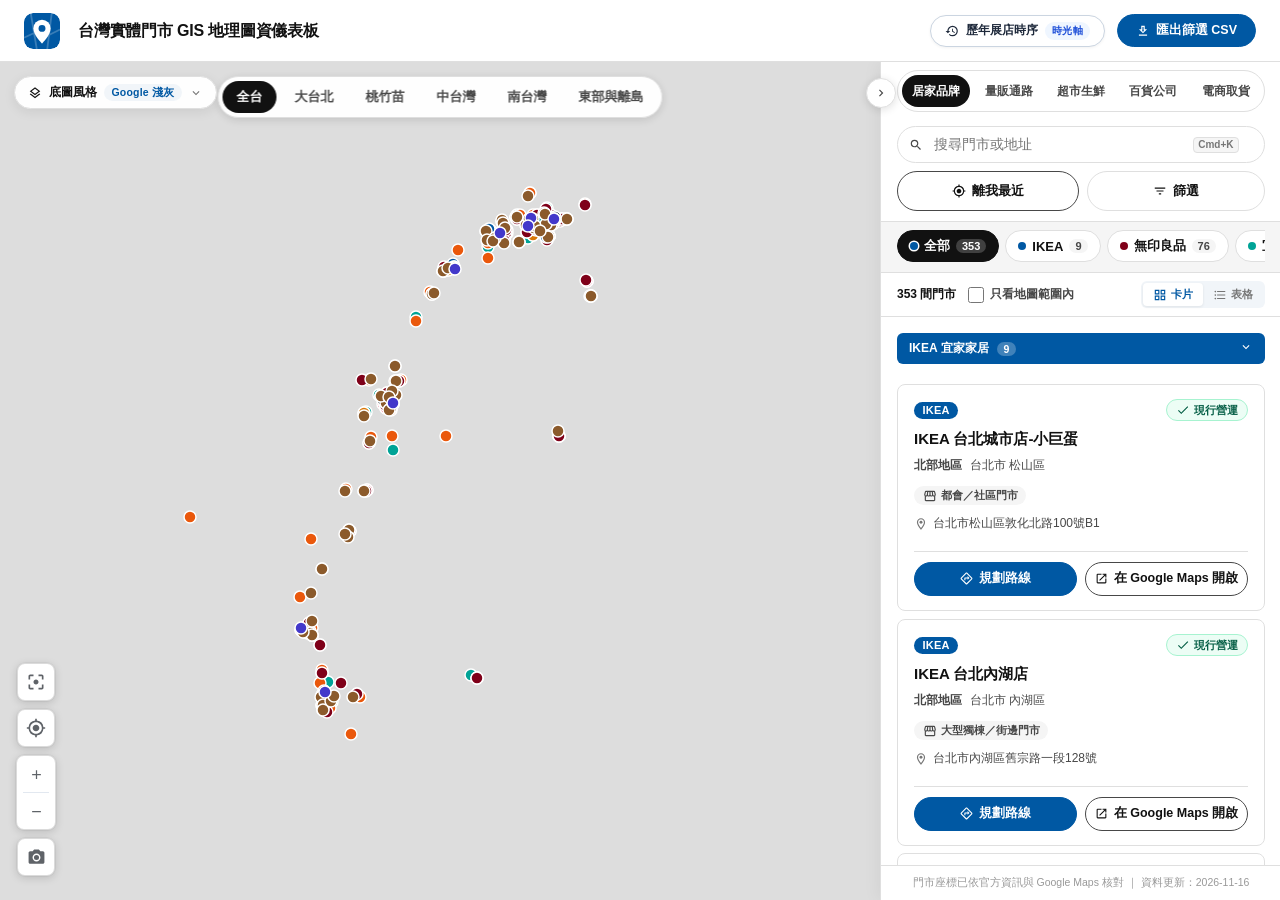
==== commit b133dc82: "新增居家品牌詩肯柚木（72 間）與東稻家居（8 間＋2 間遷址舊店） - audit/sync_scanteak_hd_stores.py：官網門市清單、Google 地圖座標與國土測繪中心行政區；開" ====
--- a/index.html
+++ b/index.html
@@ -63,7 +63,7 @@
     </button>
     <button class="m-sheet-fab" id="btnSheetFab" aria-label="開啟門市清單">
       <svg width="16" height="16" viewBox="0 0 24 24" fill="currentColor" aria-hidden="true"><path d="M4 10.5c-.83 0-1.5.67-1.5 1.5s.67 1.5 1.5 1.5 1.5-.67 1.5-1.5-.67-1.5-1.5-1.5zm0-6c-.83 0-1.5.67-1.5 1.5S3.17 7.5 4 7.5 5.5 6.83 5.5 6 4.83 4.5 4 4.5zm0 12c-.83 0-1.5.68-1.5 1.5s.68 1.5 1.5 1.5 1.5-.68 1.5-1.5-.67-1.5-1.5-1.5zM7 19h14v-2H7v2zm0-6h14v-2H7v2zm0-8v2h14V5H7z"/></svg>
-      <span>清單</span><span class="m-fab-count" id="lblSheetFabCount">5512</span>
+      <span>清單</span><span class="m-fab-count" id="lblSheetFabCount">5592</span>
     </button>
     </div>
 
@@ -140,7 +140,7 @@
     <button class="floating-open-sidebar-btn" id="btnOpenSidebar" title="展開側邊門市面板">
       <svg width="14" height="14" viewBox="0 0 24 24" fill="currentColor" aria-hidden="true"><path d="M2 4v16h20V4H2zm18 4.67h-2.5V6H20v2.67zm-2.5 2H20v2.67h-2.5v-2.67zM4 6h11.5v12H4V6zm13.5 12v-2.67H20V18h-2.5z"/></svg>
       <span>門市名錄面板</span>
-      <span class="badge-num" id="lblFloatingCount">5512</span>
+      <span class="badge-num" id="lblFloatingCount">5592</span>
     </button>
 
     <!-- BOTTOM-CENTER: Timeline Player Panel -->
@@ -270,7 +270,7 @@
         <!-- Results bar: count · viewport sync · view switch -->
         <div class="results-meta-bar">
           <div class="results-count-text">
-            <strong id="lblCount">5512 間門市</strong>
+            <strong id="lblCount">5592 間門市</strong>
             <label class="viewport-sync-label" for="chkViewportSync" title="開啟後僅列出目前地圖畫面看得到的門市">
               <input type="checkbox" id="chkViewportSync">
               <span>只看地圖範圍內</span>
@@ -300,7 +300,7 @@
 
         <!-- Footer Meta -->
         <div class="footer-info">
-          門市座標已依官方資訊與 Google Maps 核對 ｜ 資料更新：2026-10-13
+          門市座標已依官方資訊與 Google Maps 核對 ｜ 資料更新：2026-11-16
         </div>
       </div>
 
@@ -372,7 +372,7 @@
 
 <!-- ═══════════════════════ JAVASCRIPT ═══════════════════════ -->
 <script src="vendor/leaflet/leaflet.js"></script>
-<script src="stores_data.js?v=ae8e526fb4"></script>
-<script src="assets/app.js?v=df3bbc9566"></script>
+<script src="stores_data.js?v=a8ccf2e50f"></script>
+<script src="assets/app.js?v=8a003ec4dd"></script>
 </body>
 </html>
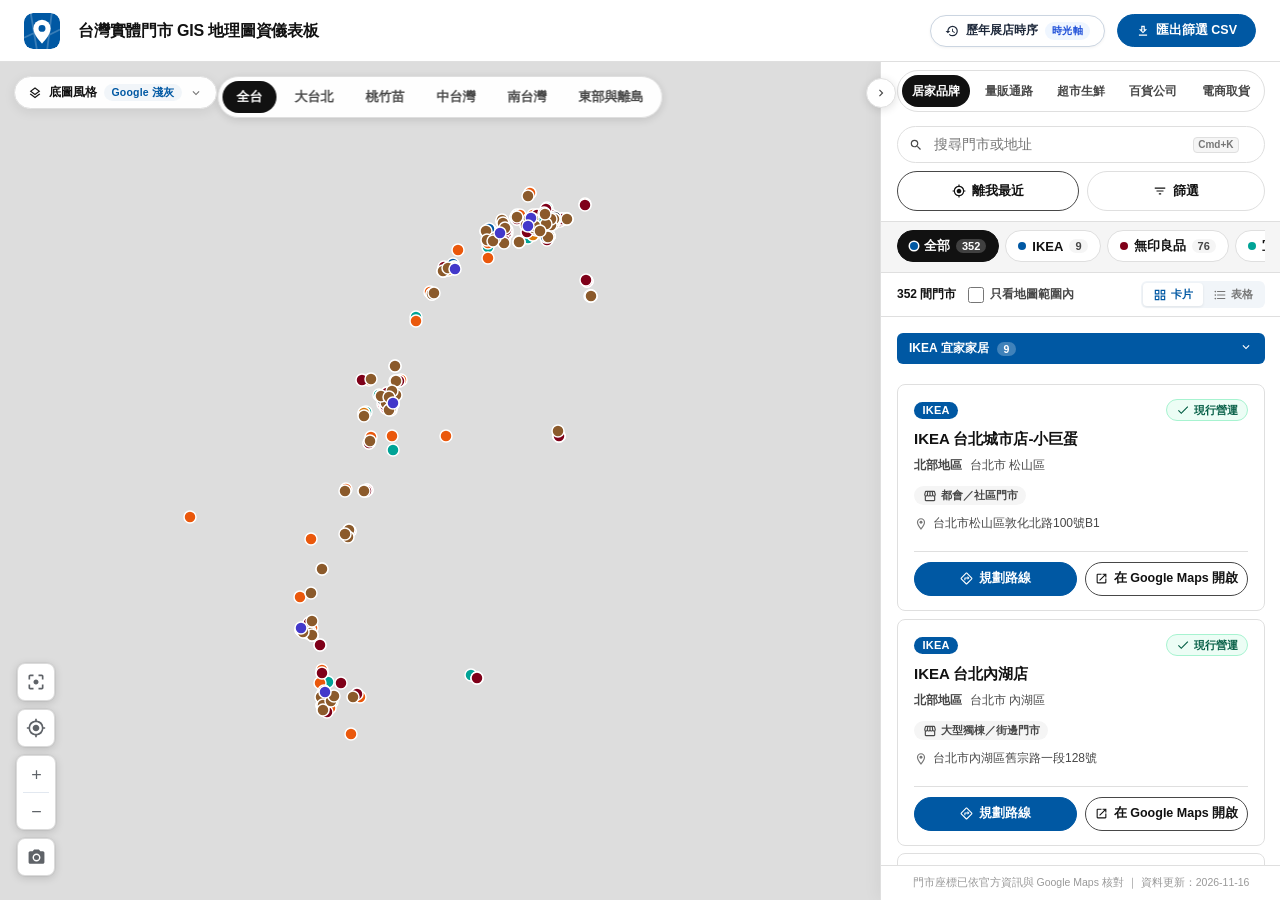
==== commit cabb778f: "詩肯柚木 5 間 NEW 門市補使用者查證開幕日（皆早於 10/31）；東稻家居只收營業中一般門市 7 間（睡眠館、快閃店、遷址舊店不計） Co-Authored-By: Claude Opus 5." ====
--- a/index.html
+++ b/index.html
@@ -63,7 +63,7 @@
     </button>
     <button class="m-sheet-fab" id="btnSheetFab" aria-label="開啟門市清單">
       <svg width="16" height="16" viewBox="0 0 24 24" fill="currentColor" aria-hidden="true"><path d="M4 10.5c-.83 0-1.5.67-1.5 1.5s.67 1.5 1.5 1.5 1.5-.67 1.5-1.5-.67-1.5-1.5-1.5zm0-6c-.83 0-1.5.67-1.5 1.5S3.17 7.5 4 7.5 5.5 6.83 5.5 6 4.83 4.5 4 4.5zm0 12c-.83 0-1.5.68-1.5 1.5s.68 1.5 1.5 1.5 1.5-.68 1.5-1.5-.67-1.5-1.5-1.5zM7 19h14v-2H7v2zm0-6h14v-2H7v2zm0-8v2h14V5H7z"/></svg>
-      <span>清單</span><span class="m-fab-count" id="lblSheetFabCount">5592</span>
+      <span>清單</span><span class="m-fab-count" id="lblSheetFabCount">5591</span>
     </button>
     </div>
 
@@ -140,7 +140,7 @@
     <button class="floating-open-sidebar-btn" id="btnOpenSidebar" title="展開側邊門市面板">
       <svg width="14" height="14" viewBox="0 0 24 24" fill="currentColor" aria-hidden="true"><path d="M2 4v16h20V4H2zm18 4.67h-2.5V6H20v2.67zm-2.5 2H20v2.67h-2.5v-2.67zM4 6h11.5v12H4V6zm13.5 12v-2.67H20V18h-2.5z"/></svg>
       <span>門市名錄面板</span>
-      <span class="badge-num" id="lblFloatingCount">5592</span>
+      <span class="badge-num" id="lblFloatingCount">5591</span>
     </button>
 
     <!-- BOTTOM-CENTER: Timeline Player Panel -->
@@ -270,7 +270,7 @@
         <!-- Results bar: count · viewport sync · view switch -->
         <div class="results-meta-bar">
           <div class="results-count-text">
-            <strong id="lblCount">5592 間門市</strong>
+            <strong id="lblCount">5591 間門市</strong>
             <label class="viewport-sync-label" for="chkViewportSync" title="開啟後僅列出目前地圖畫面看得到的門市">
               <input type="checkbox" id="chkViewportSync">
               <span>只看地圖範圍內</span>
@@ -372,7 +372,7 @@
 
 <!-- ═══════════════════════ JAVASCRIPT ═══════════════════════ -->
 <script src="vendor/leaflet/leaflet.js"></script>
-<script src="stores_data.js?v=a8ccf2e50f"></script>
+<script src="stores_data.js?v=d0adee5929"></script>
 <script src="assets/app.js?v=8a003ec4dd"></script>
 </body>
 </html>
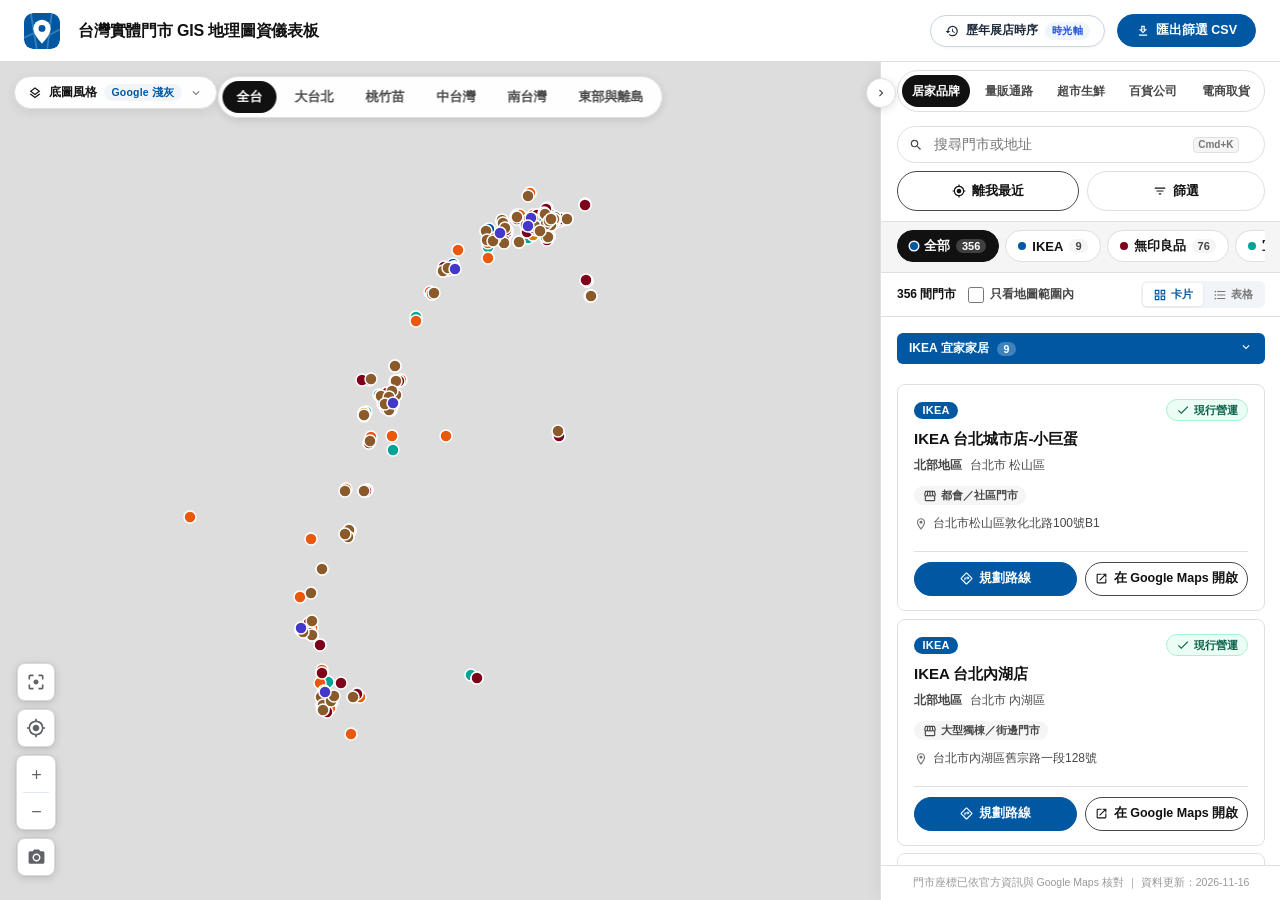
==== commit 65aee5e2: "詩肯依地點計算補入 4 個詩肯居家／睡眠地點（微風南京、台中文心、彰化金馬、台北民生一），共 76 個地點 Co-Authored-By: Claude Opus 5.5 <noreply@anthr" ====
--- a/index.html
+++ b/index.html
@@ -63,7 +63,7 @@
     </button>
     <button class="m-sheet-fab" id="btnSheetFab" aria-label="開啟門市清單">
       <svg width="16" height="16" viewBox="0 0 24 24" fill="currentColor" aria-hidden="true"><path d="M4 10.5c-.83 0-1.5.67-1.5 1.5s.67 1.5 1.5 1.5 1.5-.67 1.5-1.5-.67-1.5-1.5-1.5zm0-6c-.83 0-1.5.67-1.5 1.5S3.17 7.5 4 7.5 5.5 6.83 5.5 6 4.83 4.5 4 4.5zm0 12c-.83 0-1.5.68-1.5 1.5s.68 1.5 1.5 1.5 1.5-.68 1.5-1.5-.67-1.5-1.5-1.5zM7 19h14v-2H7v2zm0-6h14v-2H7v2zm0-8v2h14V5H7z"/></svg>
-      <span>清單</span><span class="m-fab-count" id="lblSheetFabCount">5591</span>
+      <span>清單</span><span class="m-fab-count" id="lblSheetFabCount">5595</span>
     </button>
     </div>
 
@@ -140,7 +140,7 @@
     <button class="floating-open-sidebar-btn" id="btnOpenSidebar" title="展開側邊門市面板">
       <svg width="14" height="14" viewBox="0 0 24 24" fill="currentColor" aria-hidden="true"><path d="M2 4v16h20V4H2zm18 4.67h-2.5V6H20v2.67zm-2.5 2H20v2.67h-2.5v-2.67zM4 6h11.5v12H4V6zm13.5 12v-2.67H20V18h-2.5z"/></svg>
       <span>門市名錄面板</span>
-      <span class="badge-num" id="lblFloatingCount">5591</span>
+      <span class="badge-num" id="lblFloatingCount">5595</span>
     </button>
 
     <!-- BOTTOM-CENTER: Timeline Player Panel -->
@@ -270,7 +270,7 @@
         <!-- Results bar: count · viewport sync · view switch -->
         <div class="results-meta-bar">
           <div class="results-count-text">
-            <strong id="lblCount">5591 間門市</strong>
+            <strong id="lblCount">5595 間門市</strong>
             <label class="viewport-sync-label" for="chkViewportSync" title="開啟後僅列出目前地圖畫面看得到的門市">
               <input type="checkbox" id="chkViewportSync">
               <span>只看地圖範圍內</span>
@@ -372,7 +372,7 @@
 
 <!-- ═══════════════════════ JAVASCRIPT ═══════════════════════ -->
 <script src="vendor/leaflet/leaflet.js"></script>
-<script src="stores_data.js?v=d0adee5929"></script>
-<script src="assets/app.js?v=8a003ec4dd"></script>
+<script src="stores_data.js?v=a3b5717a51"></script>
+<script src="assets/app.js?v=2feda3ca37"></script>
 </body>
 </html>
